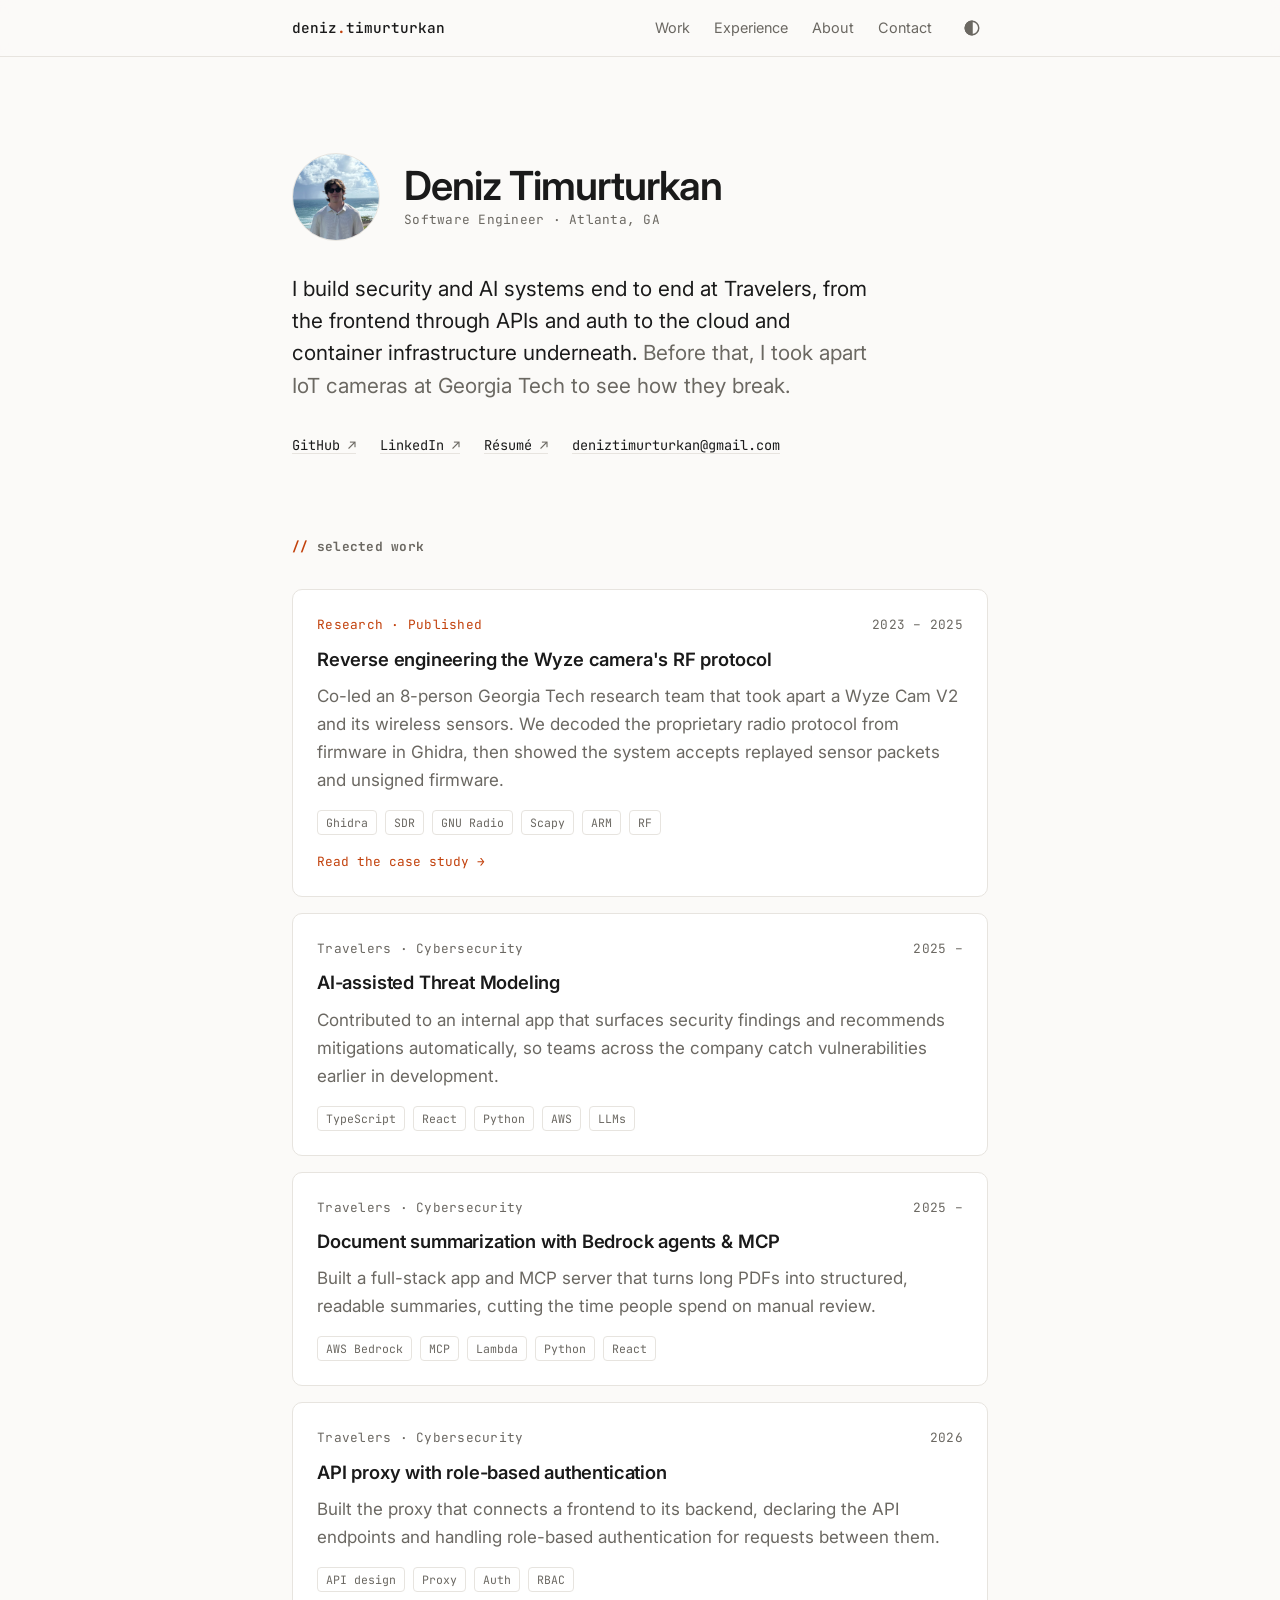
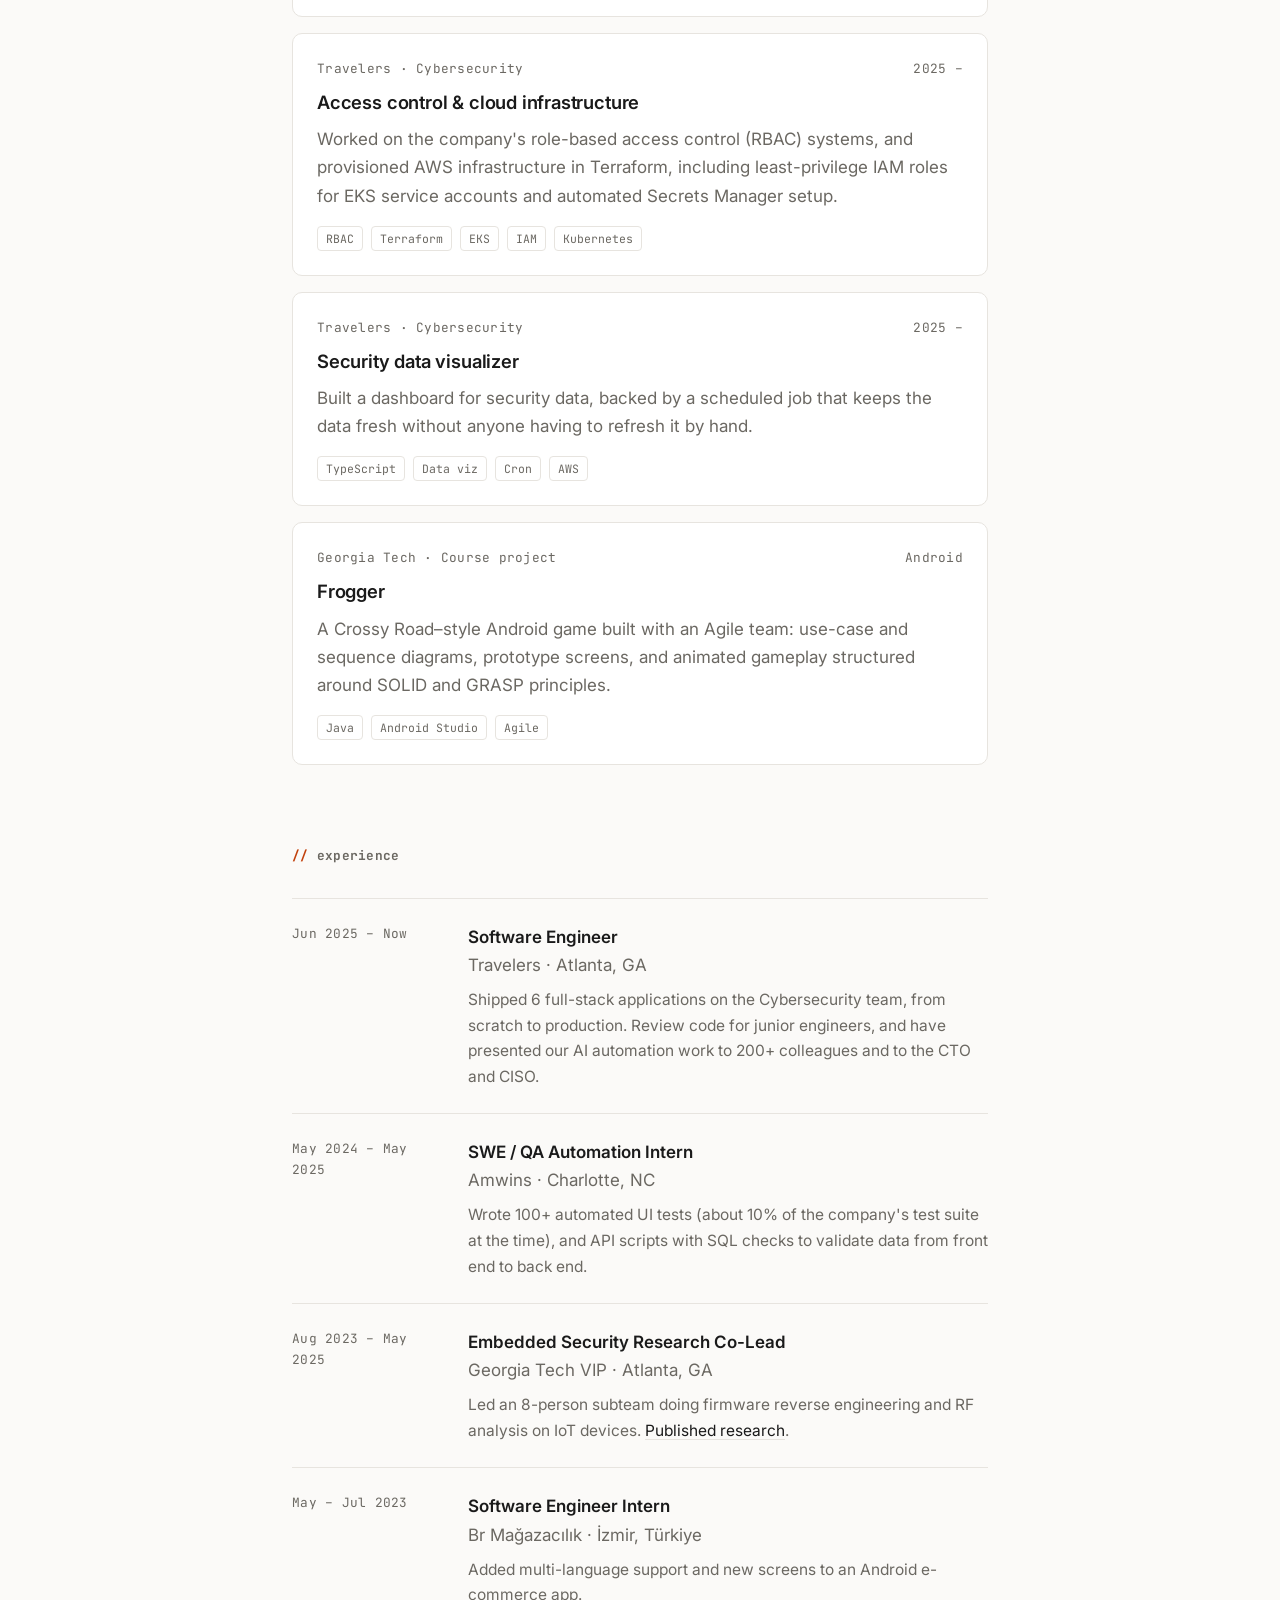
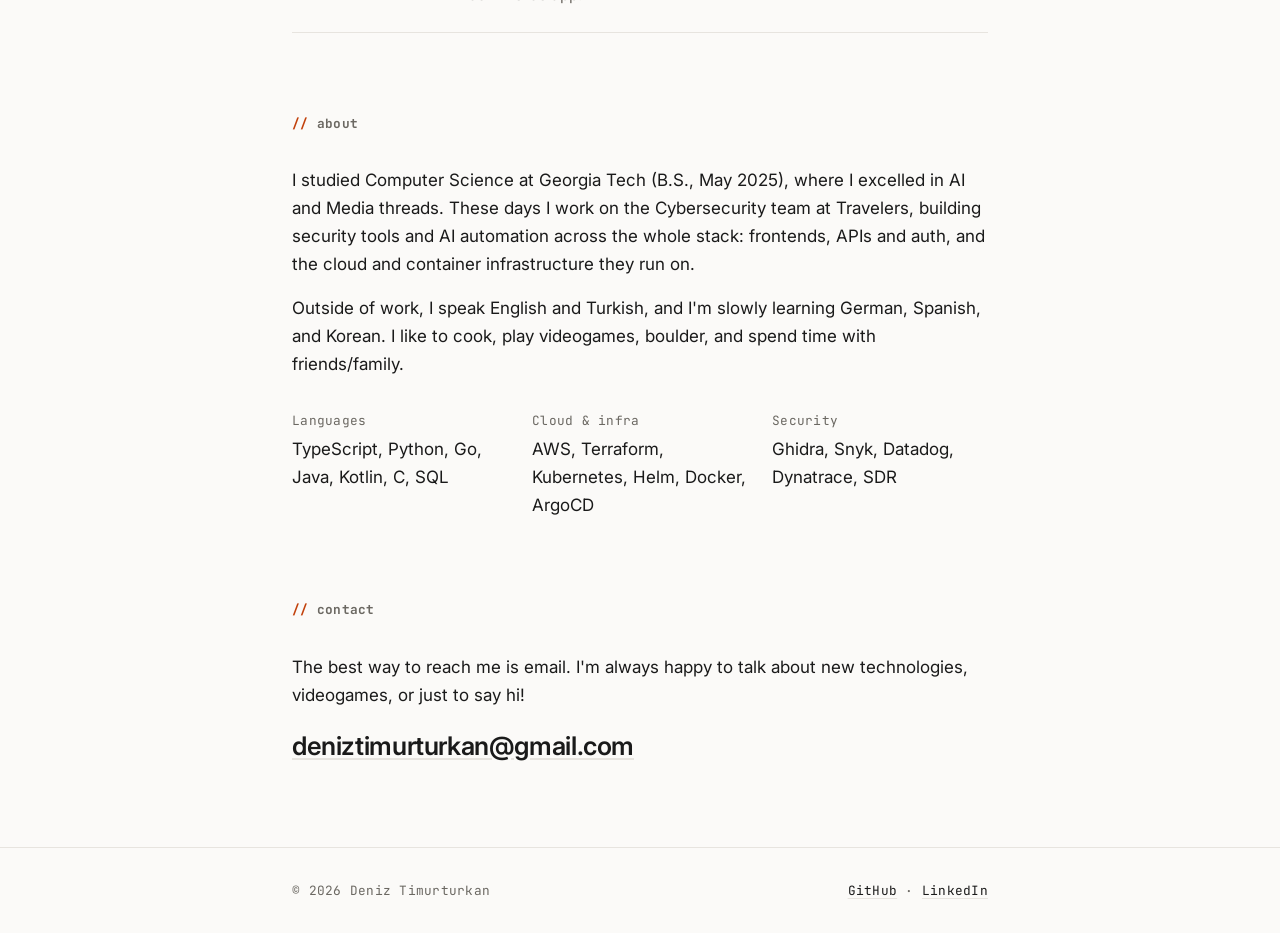
==== index.html @ 6fe90f5e "init push" ====
<!DOCTYPE html>
<html lang="en">
<head>
  <meta charset="UTF-8">
  <meta name="viewport" content="width=device-width, initial-scale=1.0">
  <title>Deniz Timurturkan — Software Engineer</title>
  <meta name="description" content="Deniz Timurturkan — software engineer building security and AI systems end to end, from frontend and APIs to cloud infrastructure. Georgia Tech CS, embedded security research.">
  <meta property="og:title"       content="Deniz Timurturkan — Software Engineer">
  <meta property="og:description" content="Software engineer building security and AI systems end to end, from frontend and APIs to cloud infrastructure.">
  <meta property="og:type"        content="website">
  <link rel="icon" href="data:image/svg+xml,<svg xmlns='http://www.w3.org/2000/svg' viewBox='0 0 32 32'><rect width='32' height='32' rx='6' fill='%23c2410c'/><text x='16' y='22' font-family='monospace' font-size='16' font-weight='700' fill='white' text-anchor='middle'>dt</text></svg>">

  <!-- Apply saved theme before paint to avoid a flash -->
  <script>try { const t = localStorage.getItem('theme'); if (t) document.documentElement.dataset.theme = t; } catch (e) {}</script>

  <link rel="preconnect" href="https://fonts.googleapis.com">
  <link rel="preconnect" href="https://fonts.gstatic.com" crossorigin>
  <link href="https://fonts.googleapis.com/css2?family=Inter:wght@400;500;600&family=JetBrains+Mono:wght@400;500&display=swap" rel="stylesheet">

  <link rel="stylesheet" href="assets/css/reset.css">
  <link rel="stylesheet" href="assets/css/variables.css">
  <link rel="stylesheet" href="assets/css/global.css">
  <link rel="stylesheet" href="assets/css/home.css">
</head>
<body>

  <header class="site-header">
    <div class="container">
      <a href="./" class="site-name">deniz<span>.</span>timurturkan</a>
      <nav class="site-nav" aria-label="Main navigation">
        <a href="#work" class="nav-section">Work</a>
        <a href="#experience" class="nav-section">Experience</a>
        <a href="#about" class="nav-section">About</a>
        <a href="#contact">Contact</a>
        <button class="theme-toggle" aria-label="Toggle dark mode">
          <svg viewBox="0 0 24 24" fill="none" stroke="currentColor" stroke-width="2" aria-hidden="true"><circle cx="12" cy="12" r="9"/><path d="M12 3a9 9 0 0 0 0 18z" fill="currentColor"/></svg>
        </button>
      </nav>
    </div>
  </header>

  <main class="container">

    <!-- Hero -->
    <section class="hero" aria-label="Introduction">
      <div class="hero-top">
        <img src="assets/images/headshot.jpg" alt="Deniz Timurturkan" class="headshot">
        <div>
          <h1 class="hero-name">Deniz Timurturkan</h1>
          <p class="label">Software Engineer · Atlanta, GA</p>
        </div>
      </div>
      <p class="hero-tagline">
        I build security and AI systems end to end at Travelers, from the frontend through APIs and auth to the cloud and container infrastructure underneath.
        <em>Before that, I took apart IoT cameras at Georgia Tech to see how they break.</em>
      </p>
      <div class="hero-links">
        <a href="https://github.com/deniztimurturkan" class="link" target="_blank" rel="noopener noreferrer">GitHub</a>
        <a href="https://www.linkedin.com/in/deniztimurturkan/" class="link" target="_blank" rel="noopener noreferrer">LinkedIn</a>
        <a href="assets/Deniz_Timurturkan_Resume.pdf" class="link" target="_blank" rel="noopener">Résumé</a>
        <a href="mailto:deniztimurturkan@gmail.com" class="link">deniztimurturkan@gmail.com</a>
      </div>
    </section>

    <!-- Selected work -->
    <section class="section" id="work" aria-labelledby="work-heading">
      <h2 class="section-heading label" id="work-heading">selected work</h2>

      <div class="work-list">

        <article class="work-item">
          <div class="work-meta">
            <span class="label featured-badge">Research · Published</span>
            <span class="label">2023 – 2025</span>
          </div>
          <h3 class="work-title"><a href="research/wyze-camera/">Reverse engineering the Wyze camera's RF protocol</a></h3>
          <p class="work-desc">Co-led an 8-person Georgia Tech research team that took apart a Wyze Cam V2 and its wireless sensors. We decoded the proprietary radio protocol from firmware in Ghidra, then showed the system accepts replayed sensor packets and unsigned firmware.</p>
          <ul class="tags">
            <li>Ghidra</li><li>SDR</li><li>GNU Radio</li><li>Scapy</li><li>ARM</li><li>RF</li>
          </ul>
          <p class="work-cta">Read the case study →</p>
        </article>

        <article class="work-item">
          <div class="work-meta">
            <span class="label">Travelers · Cybersecurity</span>
            <span class="label">2025 –</span>
          </div>
          <h3 class="work-title">AI-assisted Threat Modeling</h3>
          <p class="work-desc">Contributed to an internal app that surfaces security findings and recommends mitigations automatically, so teams across the company catch vulnerabilities earlier in development.</p>
          <ul class="tags">
            <li>TypeScript</li><li>React</li><li>Python</li><li>AWS</li><li>LLMs</li>
          </ul>
        </article>

        <article class="work-item">
          <div class="work-meta">
            <span class="label">Travelers · Cybersecurity</span>
            <span class="label">2025 –</span>
          </div>
          <h3 class="work-title">Document summarization with Bedrock agents &amp; MCP</h3>
          <p class="work-desc">Built a full-stack app and MCP server that turns long PDFs into structured, readable summaries, cutting the time people spend on manual review.</p>
          <ul class="tags">
            <li>AWS Bedrock</li><li>MCP</li><li>Lambda</li><li>Python</li><li>React</li>
          </ul>
        </article>

        <article class="work-item">
          <div class="work-meta">
            <span class="label">Travelers · Cybersecurity</span>
            <span class="label">2026</span>
          </div>
          <h3 class="work-title">API proxy with role-based authentication</h3>
          <p class="work-desc">Built the proxy that connects a frontend to its backend, declaring the API endpoints and handling role-based authentication for requests between them.</p>
          <ul class="tags">
            <li>API design</li><li>Proxy</li><li>Auth</li><li>RBAC</li>
          </ul>
        </article>

        <article class="work-item">
          <div class="work-meta">
            <span class="label">Travelers · Cybersecurity</span>
            <span class="label">2025 –</span>
          </div>
          <h3 class="work-title">Access control &amp; cloud infrastructure</h3>
          <p class="work-desc">Worked on the company's role-based access control (RBAC) systems, and provisioned AWS infrastructure in Terraform, including least-privilege IAM roles for EKS service accounts and automated Secrets Manager setup.</p>
          <ul class="tags">
            <li>RBAC</li><li>Terraform</li><li>EKS</li><li>IAM</li><li>Kubernetes</li>
          </ul>
        </article>

        <article class="work-item">
          <div class="work-meta">
            <span class="label">Travelers · Cybersecurity</span>
            <span class="label">2025 –</span>
          </div>
          <h3 class="work-title">Security data visualizer</h3>
          <p class="work-desc">Built a dashboard for security data, backed by a scheduled job that keeps the data fresh without anyone having to refresh it by hand.</p>
          <ul class="tags">
            <li>TypeScript</li><li>Data viz</li><li>Cron</li><li>AWS</li>
          </ul>
        </article>

        <article class="work-item">
          <div class="work-meta">
            <span class="label">Georgia Tech · Course project</span>
            <span class="label">Android</span>
          </div>
          <h3 class="work-title">Frogger</h3>
          <p class="work-desc">A Crossy Road–style Android game built with an Agile team: use-case and sequence diagrams, prototype screens, and animated gameplay structured around SOLID and GRASP principles.</p>
          <ul class="tags">
            <li>Java</li><li>Android Studio</li><li>Agile</li>
          </ul>
        </article>

        <!-- Template for a new project — copy, fill in, and add a link on the title if there is a repo or page.
        <article class="work-item">
          <div class="work-meta">
            <span class="label">Personal project</span>
            <span class="label">2026</span>
          </div>
          <h3 class="work-title"><a href="https://github.com/deniztimurturkan/REPO" target="_blank" rel="noopener noreferrer">Project name</a></h3>
          <p class="work-desc">Two or three sentences: the problem, what you built, and what happened.</p>
          <ul class="tags">
            <li>Tech</li><li>Tech</li>
          </ul>
        </article>
        -->

      </div>
    </section>

    <!-- Experience -->
    <section class="section" id="experience" aria-labelledby="experience-heading">
      <h2 class="section-heading label" id="experience-heading">experience</h2>

      <ol class="timeline">
        <li class="timeline-item">
          <span class="label">Jun 2025 – Now</span>
          <div>
            <p class="timeline-role">Software Engineer</p>
            <p class="timeline-org">Travelers · Atlanta, GA</p>
            <p class="timeline-desc">Shipped 6 full-stack applications on the Cybersecurity team, from scratch to production. Review code for junior engineers, and have presented our AI automation work to 200+ colleagues and to the CTO and CISO.</p>
          </div>
        </li>
        <li class="timeline-item">
          <span class="label">May 2024 – May 2025</span>
          <div>
            <p class="timeline-role">SWE / QA Automation Intern</p>
            <p class="timeline-org">Amwins · Charlotte, NC</p>
            <p class="timeline-desc">Wrote 100+ automated UI tests (about 10% of the company's test suite at the time), and API scripts with SQL checks to validate data from front end to back end.</p>
          </div>
        </li>
        <li class="timeline-item">
          <span class="label">Aug 2023 – May 2025</span>
          <div>
            <p class="timeline-role">Embedded Security Research Co-Lead</p>
            <p class="timeline-org">Georgia Tech VIP · Atlanta, GA</p>
            <p class="timeline-desc">Led an 8-person subteam doing firmware reverse engineering and RF analysis on IoT devices. <a href="research/wyze-camera/" class="link">Published research</a>.</p>
          </div>
        </li>
        <li class="timeline-item">
          <span class="label">May – Jul 2023</span>
          <div>
            <p class="timeline-role">Software Engineer Intern</p>
            <p class="timeline-org">Br Mağazacılık · İzmir, Türkiye</p>
            <p class="timeline-desc">Added multi-language support and new screens to an Android e-commerce app.</p>
          </div>
        </li>
      </ol>
    </section>

    <!-- About -->
    <section class="section" id="about" aria-labelledby="about-heading">
      <h2 class="section-heading label" id="about-heading">about</h2>

      <div class="about-text">
        <p>I studied Computer Science at Georgia Tech (B.S., May 2025), where I excelled in AI and Media threads. These days I work on the Cybersecurity team at Travelers, building security tools and AI automation across the whole stack: frontends, APIs and auth, and the cloud and container infrastructure they run on.</p>
        <p>Outside of work, I speak English and Turkish, and I'm slowly learning German, Spanish, and Korean. I like to cook, play videogames, boulder, and spend time with friends/family.</p>
      </div>

      <dl class="about-facts">
        <div>
          <dt class="label">Languages</dt>
          <dd>TypeScript, Python, Go, Java, Kotlin, C, SQL</dd>
        </div>
        <div>
          <dt class="label">Cloud &amp; infra</dt>
          <dd>AWS, Terraform, Kubernetes, Helm, Docker, ArgoCD</dd>
        </div>
        <div>
          <dt class="label">Security</dt>
          <dd>Ghidra, Snyk, Datadog, Dynatrace, SDR</dd>
        </div>
      </dl>
    </section>

    <!-- Contact -->
    <section class="section" id="contact" aria-labelledby="contact-heading">
      <h2 class="section-heading label" id="contact-heading">contact</h2>
      <p>The best way to reach me is email. I'm always happy to talk about new technologies, videogames, or just to say hi!</p>
      <a href="mailto:deniztimurturkan@gmail.com" class="contact-email link">deniztimurturkan@gmail.com</a>
    </section>

  </main>

  <footer class="site-footer">
    <div class="container">
      <p class="label">&copy; 2026 Deniz Timurturkan</p>
      <p class="label">
        <a href="https://github.com/deniztimurturkan" class="link" target="_blank" rel="noopener noreferrer">GitHub</a> ·
        <a href="https://www.linkedin.com/in/deniztimurturkan/" class="link" target="_blank" rel="noopener noreferrer">LinkedIn</a>
      </p>
    </div>
  </footer>

  <script src="assets/js/theme.js"></script>
</body>
</html>
---- assets/css/variables.css ----
:root {
  /* ── Colors (light) ── */
  --color-bg:         #fbfaf8;
  --color-surface:    #ffffff;
  --color-text:       #1a1a1a;
  --color-text-muted: #6b6862;
  --color-border:     #e7e4df;
  --color-accent:     #c2410c;   /* signal orange */
  --color-accent-soft: rgba(194, 65, 12, 0.08);

  /* ── Typography ── */
  --font-body: 'Inter', 'Helvetica Neue', Arial, sans-serif;
  --font-mono: 'JetBrains Mono', ui-monospace, 'SF Mono', Menlo, monospace;

  /* ── Spacing scale ── */
  --space-xs:  0.25rem;   /*  4px */
  --space-sm:  0.5rem;    /*  8px */
  --space-md:  1rem;      /* 16px */
  --space-lg:  1.5rem;    /* 24px */
  --space-xl:  2rem;      /* 32px */
  --space-2xl: 3rem;      /* 48px */
  --space-3xl: 5rem;      /* 80px */

  /* ── Layout ── */
  --max-width: 760px;
  --gutter:    clamp(1rem, 5vw, 2rem);

  /* ── Transitions ── */
  --transition-fast: 150ms ease;
  --transition-base: 250ms ease;

  /* ── Radii ── */
  --radius-sm: 4px;
  --radius-md: 10px;
}

/* ── Colors (dark) — follows the OS unless the toggle forces light ── */
@media (prefers-color-scheme: dark) {
  :root:not([data-theme="light"]) {
    --color-bg:          #111110;
    --color-surface:     #191918;
    --color-text:        #ecebe8;
    --color-text-muted:  #9a968f;
    --color-border:      #2a2927;
    --color-accent:      #fb8a4c;
    --color-accent-soft: rgba(251, 138, 76, 0.1);
  }
}

:root[data-theme="dark"] {
  --color-bg:          #111110;
  --color-surface:     #191918;
  --color-text:        #ecebe8;
  --color-text-muted:  #9a968f;
  --color-border:      #2a2927;
  --color-accent:      #fb8a4c;
  --color-accent-soft: rgba(251, 138, 76, 0.1);
}
---- assets/css/global.css ----
/* ━━━━━━━━━━━━━━━━━━━━━━━━━━━━━━━━━━━━
   BASE
━━━━━━━━━━━━━━━━━━━━━━━━━━━━━━━━━━━━ */
body {
  background: var(--color-bg);
  color: var(--color-text);
  font-family: var(--font-body);
  font-size: 1.0625rem;
  line-height: 1.65;
  transition: background-color var(--transition-base), color var(--transition-base);
}

.container {
  max-width: var(--max-width);
  margin-inline: auto;
  padding-inline: var(--gutter);
}

a.link {
  color: var(--color-text);
  text-decoration: underline;
  text-decoration-color: var(--color-border);
  text-underline-offset: 3px;
  transition: text-decoration-color var(--transition-fast), color var(--transition-fast);
}
a.link:hover { color: var(--color-accent); text-decoration-color: var(--color-accent); }

:focus-visible {
  outline: 2px solid var(--color-accent);
  outline-offset: 3px;
  border-radius: var(--radius-sm);
}

/* Mono label used for section headings, dates and tags */
.label {
  font-family: var(--font-mono);
  font-size: 0.8rem;
  letter-spacing: 0.02em;
  color: var(--color-text-muted);
}

/* ━━━━━━━━━━━━━━━━━━━━━━━━━━━━━━━━━━━━
   HEADER
━━━━━━━━━━━━━━━━━━━━━━━━━━━━━━━━━━━━ */
.site-header {
  position: sticky;
  top: 0;
  z-index: 10;
  background: color-mix(in srgb, var(--color-bg) 85%, transparent);
  backdrop-filter: blur(8px);
  -webkit-backdrop-filter: blur(8px);
  border-bottom: 1px solid var(--color-border);
}

.site-header .container {
  display: flex;
  align-items: center;
  justify-content: space-between;
  gap: var(--space-md);
  height: 56px;
}

.site-name {
  font-family: var(--font-mono);
  font-size: 0.9rem;
  font-weight: 500;
}
.site-name span { color: var(--color-accent); }

.site-nav {
  display: flex;
  align-items: center;
  gap: var(--space-lg);
  font-size: 0.9rem;
}
.site-nav a { color: var(--color-text-muted); transition: color var(--transition-fast); }
.site-nav a:hover { color: var(--color-text); }

.theme-toggle {
  color: var(--color-text-muted);
  width: 32px;
  height: 32px;
  display: grid;
  place-items: center;
  border-radius: var(--radius-sm);
  transition: color var(--transition-fast), background-color var(--transition-fast);
}
.theme-toggle:hover { color: var(--color-text); background: var(--color-accent-soft); }
.theme-toggle svg { width: 18px; height: 18px; }

@media (max-width: 600px) {
  .site-nav .nav-section { display: none; }
}

/* ━━━━━━━━━━━━━━━━━━━━━━━━━━━━━━━━━━━━
   SECTIONS
━━━━━━━━━━━━━━━━━━━━━━━━━━━━━━━━━━━━ */
.section {
  padding-block: var(--space-3xl) 0;
  scroll-margin-top: 56px;
}

.section-heading {
  display: block;
  margin-bottom: var(--space-xl);
}
.section-heading::before { content: '// '; color: var(--color-accent); }

/* ━━━━━━━━━━━━━━━━━━━━━━━━━━━━━━━━━━━━
   TAGS
━━━━━━━━━━━━━━━━━━━━━━━━━━━━━━━━━━━━ */
.tags {
  display: flex;
  flex-wrap: wrap;
  gap: var(--space-sm);
}
.tags li {
  font-family: var(--font-mono);
  font-size: 0.72rem;
  color: var(--color-text-muted);
  border: 1px solid var(--color-border);
  border-radius: var(--radius-sm);
  padding: 2px 8px;
}

/* ━━━━━━━━━━━━━━━━━━━━━━━━━━━━━━━━━━━━
   FOOTER
━━━━━━━━━━━━━━━━━━━━━━━━━━━━━━━━━━━━ */
.site-footer {
  margin-top: var(--space-3xl);
  padding-block: var(--space-xl);
  border-top: 1px solid var(--color-border);
}
.site-footer .container {
  display: flex;
  flex-wrap: wrap;
  justify-content: space-between;
  gap: var(--space-md);
}
---- assets/css/home.css ----
/* ━━━━━━━━━━━━━━━━━━━━━━━━━━━━━━━━━━━━
   HERO
━━━━━━━━━━━━━━━━━━━━━━━━━━━━━━━━━━━━ */
.hero {
  padding-block: clamp(3.5rem, 10vw, 6rem) 0;
}

.hero-top {
  display: flex;
  align-items: center;
  gap: var(--space-lg);
  margin-bottom: var(--space-xl);
}

.headshot {
  width: 88px;
  height: 88px;
  flex-shrink: 0;
  border-radius: 50%;
  object-fit: cover;
  border: 1px solid var(--color-border);
}

.hero-name {
  font-size: clamp(1.9rem, 5vw, 2.5rem);
  font-weight: 600;
  letter-spacing: -0.025em;
  line-height: 1.15;
}

.hero-tagline {
  font-size: clamp(1.15rem, 2.5vw, 1.3rem);
  line-height: 1.55;
  max-width: 36rem;
}
.hero-tagline em { font-style: normal; color: var(--color-text-muted); }

.hero-links {
  display: flex;
  flex-wrap: wrap;
  gap: var(--space-md) var(--space-lg);
  margin-top: var(--space-xl);
  font-family: var(--font-mono);
  font-size: 0.85rem;
}
.hero-links a::after { content: ' ↗'; color: var(--color-text-muted); }
.hero-links a[href^="mailto"]::after { content: ''; }

/* ━━━━━━━━━━━━━━━━━━━━━━━━━━━━━━━━━━━━
   WORK LIST
━━━━━━━━━━━━━━━━━━━━━━━━━━━━━━━━━━━━ */
.work-list {
  display: flex;
  flex-direction: column;
  gap: var(--space-md);
}

.work-item {
  position: relative;
  padding: var(--space-lg);
  background: var(--color-surface);
  border: 1px solid var(--color-border);
  border-radius: var(--radius-md);
  transition: border-color var(--transition-fast);
}
.work-item:has(.work-title a):hover { border-color: var(--color-accent); }

.work-meta {
  display: flex;
  justify-content: space-between;
  flex-wrap: wrap;
  gap: var(--space-sm);
  margin-bottom: var(--space-sm);
}

.work-title {
  font-size: 1.15rem;
  font-weight: 600;
  letter-spacing: -0.01em;
  margin-bottom: var(--space-sm);
}
/* Makes the whole card clickable while keeping one real link */
.work-title a::after { content: ''; position: absolute; inset: 0; }
.work-title a:hover { color: var(--color-accent); }

.work-desc {
  color: var(--color-text-muted);
  margin-bottom: var(--space-md);
}

.work-cta {
  font-family: var(--font-mono);
  font-size: 0.8rem;
  color: var(--color-accent);
  margin-top: var(--space-md);
}

.featured-badge { color: var(--color-accent); }

/* ━━━━━━━━━━━━━━━━━━━━━━━━━━━━━━━━━━━━
   EXPERIENCE
━━━━━━━━━━━━━━━━━━━━━━━━━━━━━━━━━━━━ */
.timeline {
  display: flex;
  flex-direction: column;
}

.timeline-item {
  display: grid;
  grid-template-columns: 9.5rem 1fr;
  gap: var(--space-lg);
  padding-block: var(--space-lg);
  border-top: 1px solid var(--color-border);
}
.timeline-item:last-child { border-bottom: 1px solid var(--color-border); }

.timeline-role { font-weight: 600; }
.timeline-org  { color: var(--color-text-muted); }
.timeline-desc { margin-top: var(--space-sm); color: var(--color-text-muted); font-size: 0.97rem; }

@media (max-width: 600px) {
  .timeline-item { grid-template-columns: 1fr; gap: var(--space-xs); }
}

/* ━━━━━━━━━━━━━━━━━━━━━━━━━━━━━━━━━━━━
   ABOUT
━━━━━━━━━━━━━━━━━━━━━━━━━━━━━━━━━━━━ */
.about-text p + p { margin-top: var(--space-md); }

.about-facts {
  display: grid;
  grid-template-columns: repeat(auto-fit, minmax(200px, 1fr));
  gap: var(--space-lg);
  margin-top: var(--space-xl);
}
.about-facts dt { margin-bottom: var(--space-xs); }

/* ━━━━━━━━━━━━━━━━━━━━━━━━━━━━━━━━━━━━
   CONTACT
━━━━━━━━━━━━━━━━━━━━━━━━━━━━━━━━━━━━ */
.contact-email {
  display: inline-block;
  font-size: clamp(1.2rem, 4vw, 1.6rem);
  font-weight: 600;
  letter-spacing: -0.015em;
  margin-top: var(--space-md);
}
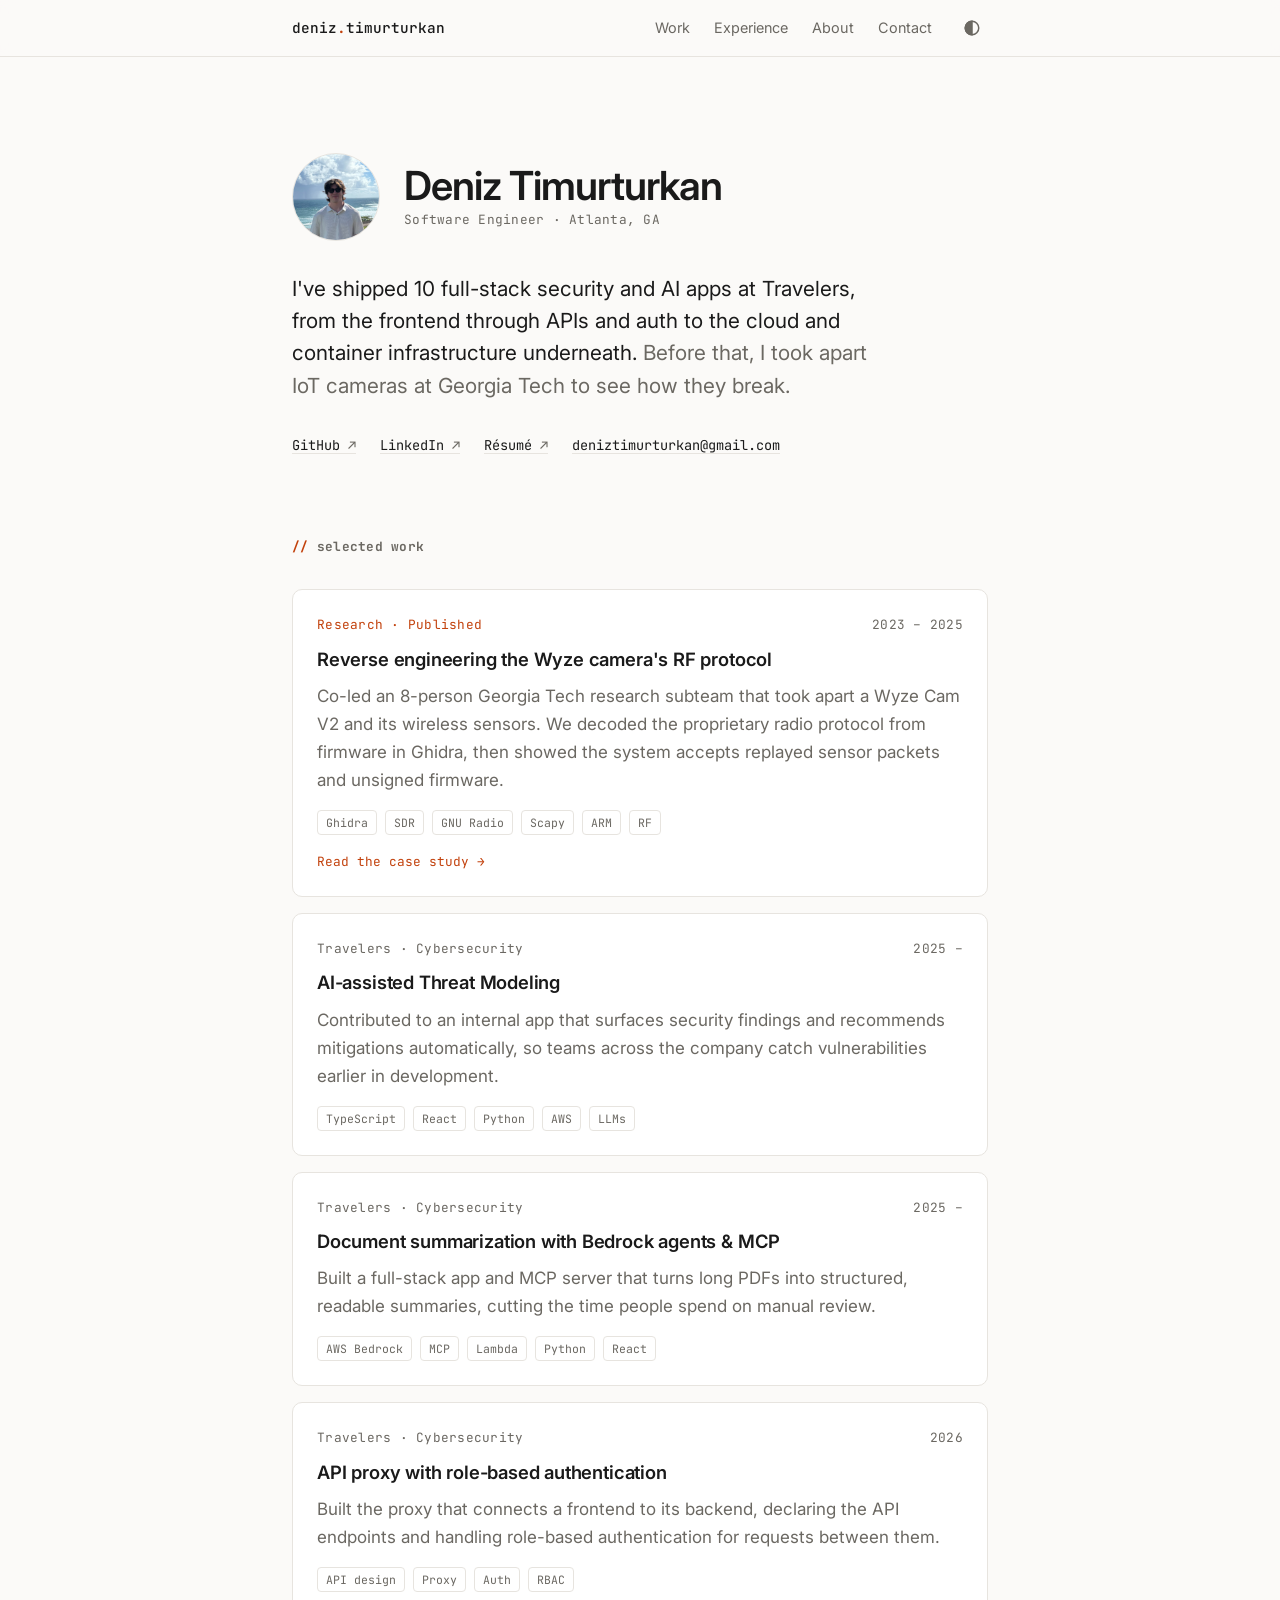
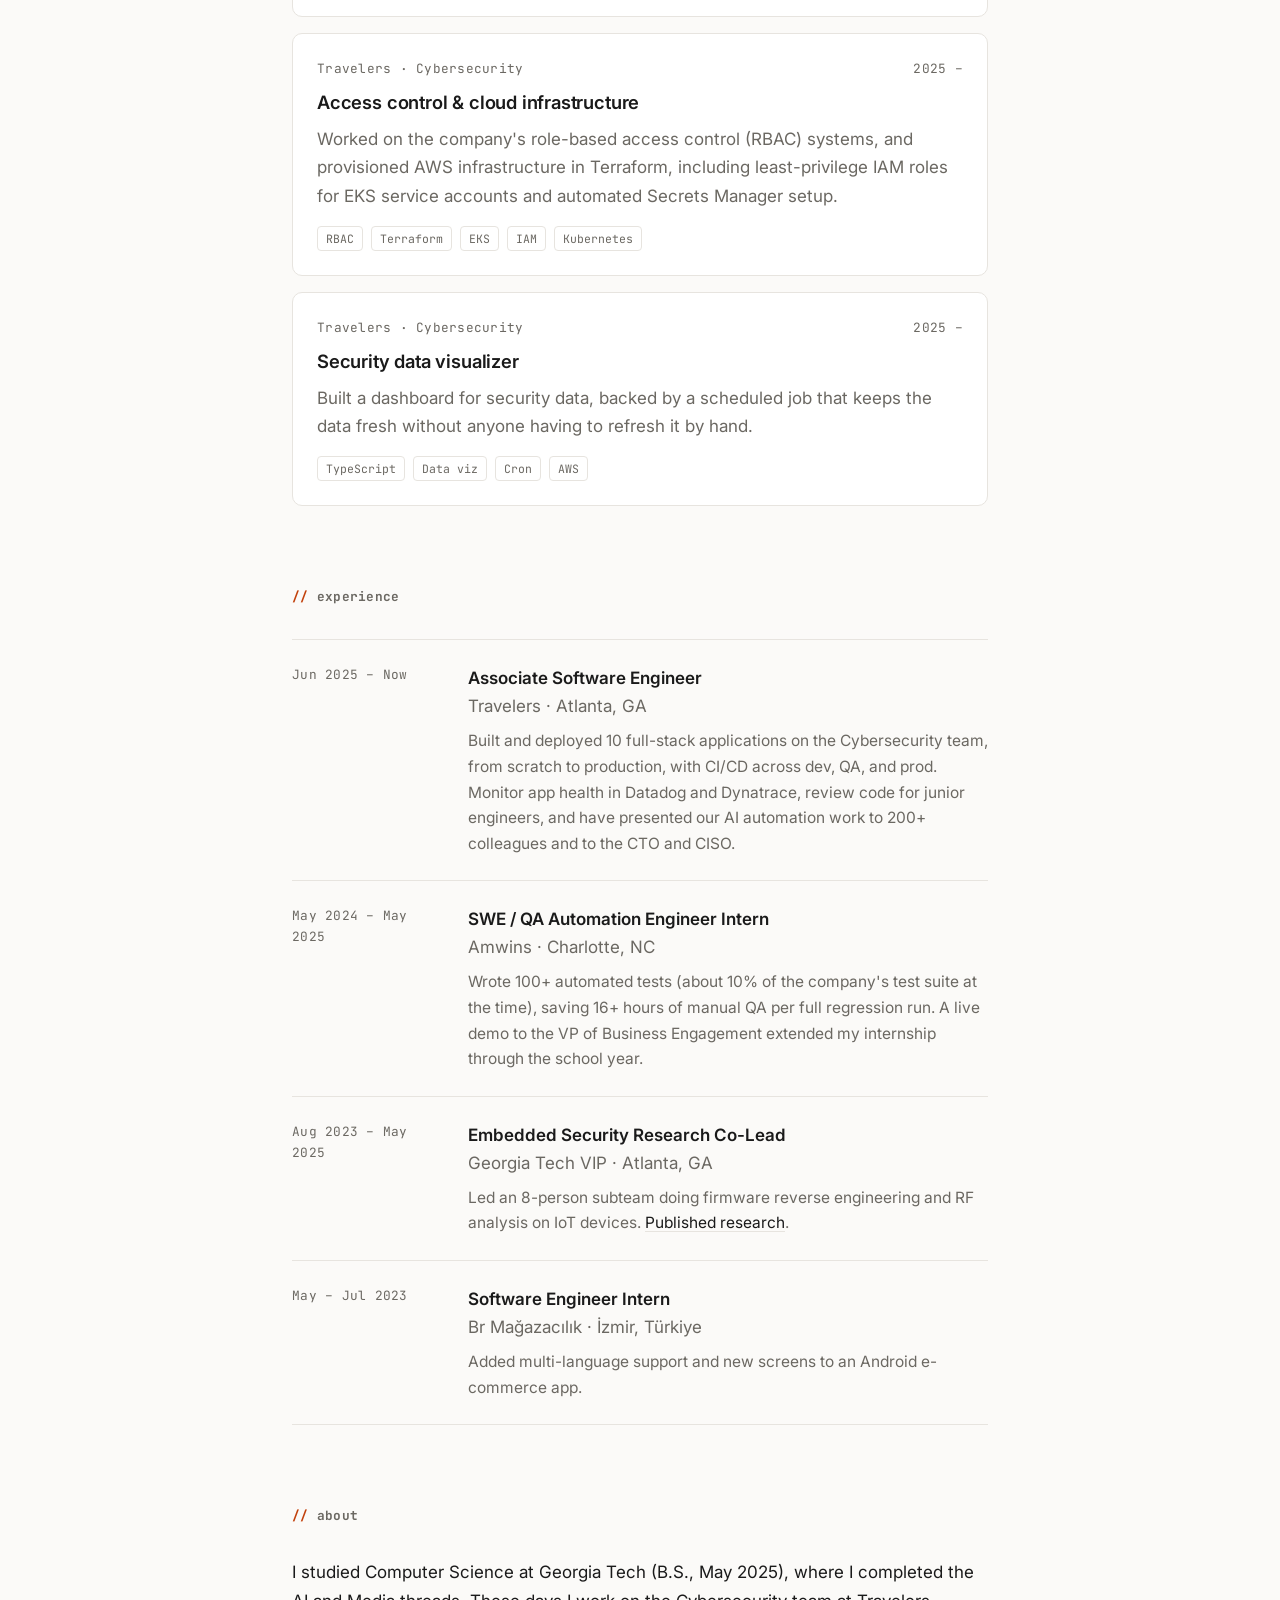
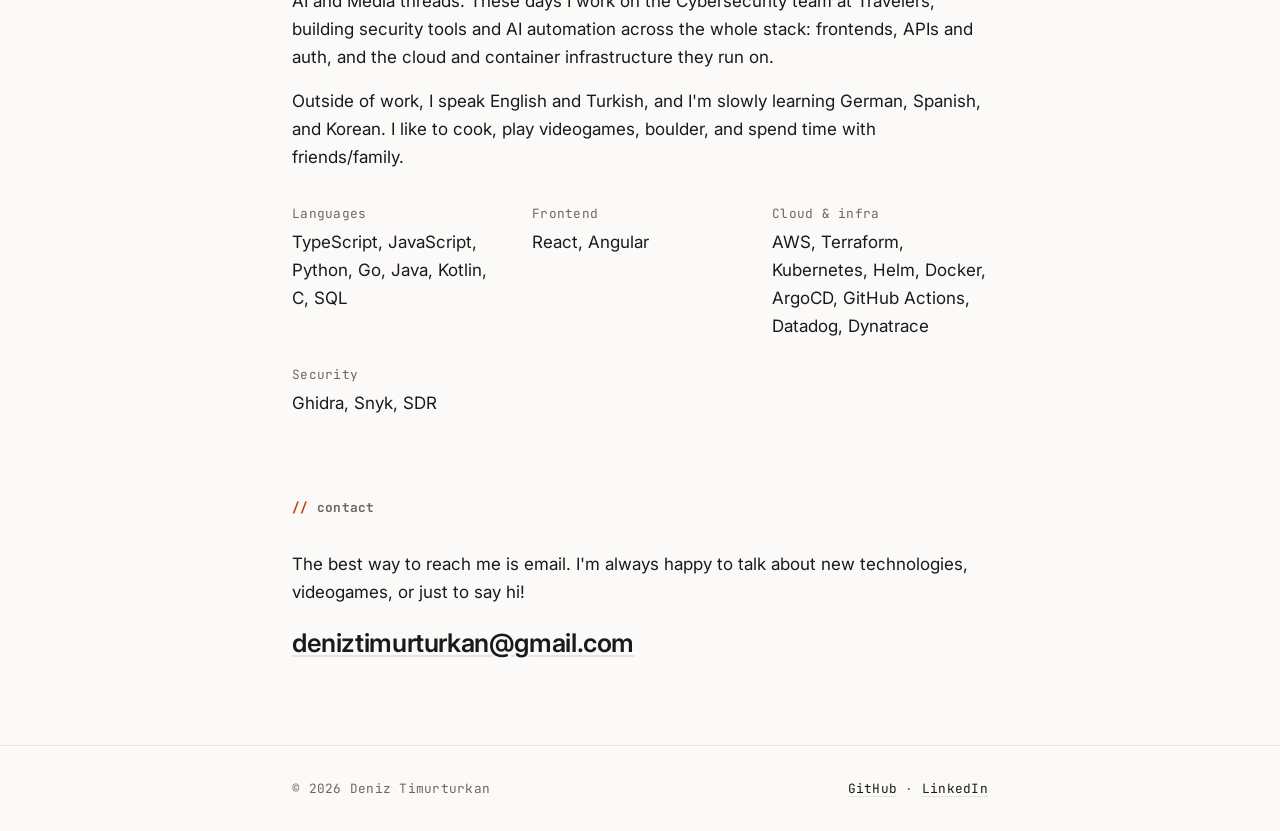
==== commit d2cd1262: "update w new resume" ====
--- a/index.html
+++ b/index.html
@@ -51,7 +51,7 @@
         </div>
       </div>
       <p class="hero-tagline">
-        I build security and AI systems end to end at Travelers, from the frontend through APIs and auth to the cloud and container infrastructure underneath.
+        I've shipped 10 full-stack security and AI apps at Travelers, from the frontend through APIs and auth to the cloud and container infrastructure underneath.
         <em>Before that, I took apart IoT cameras at Georgia Tech to see how they break.</em>
       </p>
       <div class="hero-links">
@@ -74,7 +74,7 @@
             <span class="label">2023 – 2025</span>
           </div>
           <h3 class="work-title"><a href="research/wyze-camera/">Reverse engineering the Wyze camera's RF protocol</a></h3>
-          <p class="work-desc">Co-led an 8-person Georgia Tech research team that took apart a Wyze Cam V2 and its wireless sensors. We decoded the proprietary radio protocol from firmware in Ghidra, then showed the system accepts replayed sensor packets and unsigned firmware.</p>
+          <p class="work-desc">Co-led an 8-person Georgia Tech research subteam that took apart a Wyze Cam V2 and its wireless sensors. We decoded the proprietary radio protocol from firmware in Ghidra, then showed the system accepts replayed sensor packets and unsigned firmware.</p>
           <ul class="tags">
             <li>Ghidra</li><li>SDR</li><li>GNU Radio</li><li>Scapy</li><li>ARM</li><li>RF</li>
           </ul>
@@ -138,18 +138,6 @@
           <p class="work-desc">Built a dashboard for security data, backed by a scheduled job that keeps the data fresh without anyone having to refresh it by hand.</p>
           <ul class="tags">
             <li>TypeScript</li><li>Data viz</li><li>Cron</li><li>AWS</li>
-          </ul>
-        </article>
-
-        <article class="work-item">
-          <div class="work-meta">
-            <span class="label">Georgia Tech · Course project</span>
-            <span class="label">Android</span>
-          </div>
-          <h3 class="work-title">Frogger</h3>
-          <p class="work-desc">A Crossy Road–style Android game built with an Agile team: use-case and sequence diagrams, prototype screens, and animated gameplay structured around SOLID and GRASP principles.</p>
-          <ul class="tags">
-            <li>Java</li><li>Android Studio</li><li>Agile</li>
           </ul>
         </article>
 
@@ -178,17 +166,17 @@
         <li class="timeline-item">
           <span class="label">Jun 2025 – Now</span>
           <div>
-            <p class="timeline-role">Software Engineer</p>
+            <p class="timeline-role">Associate Software Engineer</p>
             <p class="timeline-org">Travelers · Atlanta, GA</p>
-            <p class="timeline-desc">Shipped 6 full-stack applications on the Cybersecurity team, from scratch to production. Review code for junior engineers, and have presented our AI automation work to 200+ colleagues and to the CTO and CISO.</p>
+            <p class="timeline-desc">Built and deployed 10 full-stack applications on the Cybersecurity team, from scratch to production, with CI/CD across dev, QA, and prod. Monitor app health in Datadog and Dynatrace, review code for junior engineers, and have presented our AI automation work to 200+ colleagues and to the CTO and CISO.</p>
           </div>
         </li>
         <li class="timeline-item">
           <span class="label">May 2024 – May 2025</span>
           <div>
-            <p class="timeline-role">SWE / QA Automation Intern</p>
+            <p class="timeline-role">SWE / QA Automation Engineer Intern</p>
             <p class="timeline-org">Amwins · Charlotte, NC</p>
-            <p class="timeline-desc">Wrote 100+ automated UI tests (about 10% of the company's test suite at the time), and API scripts with SQL checks to validate data from front end to back end.</p>
+            <p class="timeline-desc">Wrote 100+ automated tests (about 10% of the company's test suite at the time), saving 16+ hours of manual QA per full regression run. A live demo to the VP of Business Engagement extended my internship through the school year.</p>
           </div>
         </li>
         <li class="timeline-item">
@@ -215,22 +203,26 @@
       <h2 class="section-heading label" id="about-heading">about</h2>
 
       <div class="about-text">
-        <p>I studied Computer Science at Georgia Tech (B.S., May 2025), where I excelled in AI and Media threads. These days I work on the Cybersecurity team at Travelers, building security tools and AI automation across the whole stack: frontends, APIs and auth, and the cloud and container infrastructure they run on.</p>
+        <p>I studied Computer Science at Georgia Tech (B.S., May 2025), where I completed the AI and Media threads. These days I work on the Cybersecurity team at Travelers, building security tools and AI automation across the whole stack: frontends, APIs and auth, and the cloud and container infrastructure they run on.</p>
         <p>Outside of work, I speak English and Turkish, and I'm slowly learning German, Spanish, and Korean. I like to cook, play videogames, boulder, and spend time with friends/family.</p>
       </div>
 
       <dl class="about-facts">
         <div>
           <dt class="label">Languages</dt>
-          <dd>TypeScript, Python, Go, Java, Kotlin, C, SQL</dd>
+          <dd>TypeScript, JavaScript, Python, Go, Java, Kotlin, C, SQL</dd>
+        </div>
+        <div>
+          <dt class="label">Frontend</dt>
+          <dd>React, Angular</dd>
         </div>
         <div>
           <dt class="label">Cloud &amp; infra</dt>
-          <dd>AWS, Terraform, Kubernetes, Helm, Docker, ArgoCD</dd>
+          <dd>AWS, Terraform, Kubernetes, Helm, Docker, ArgoCD, GitHub Actions, Datadog, Dynatrace</dd>
         </div>
         <div>
           <dt class="label">Security</dt>
-          <dd>Ghidra, Snyk, Datadog, Dynatrace, SDR</dd>
+          <dd>Ghidra, Snyk, SDR</dd>
         </div>
       </dl>
     </section>
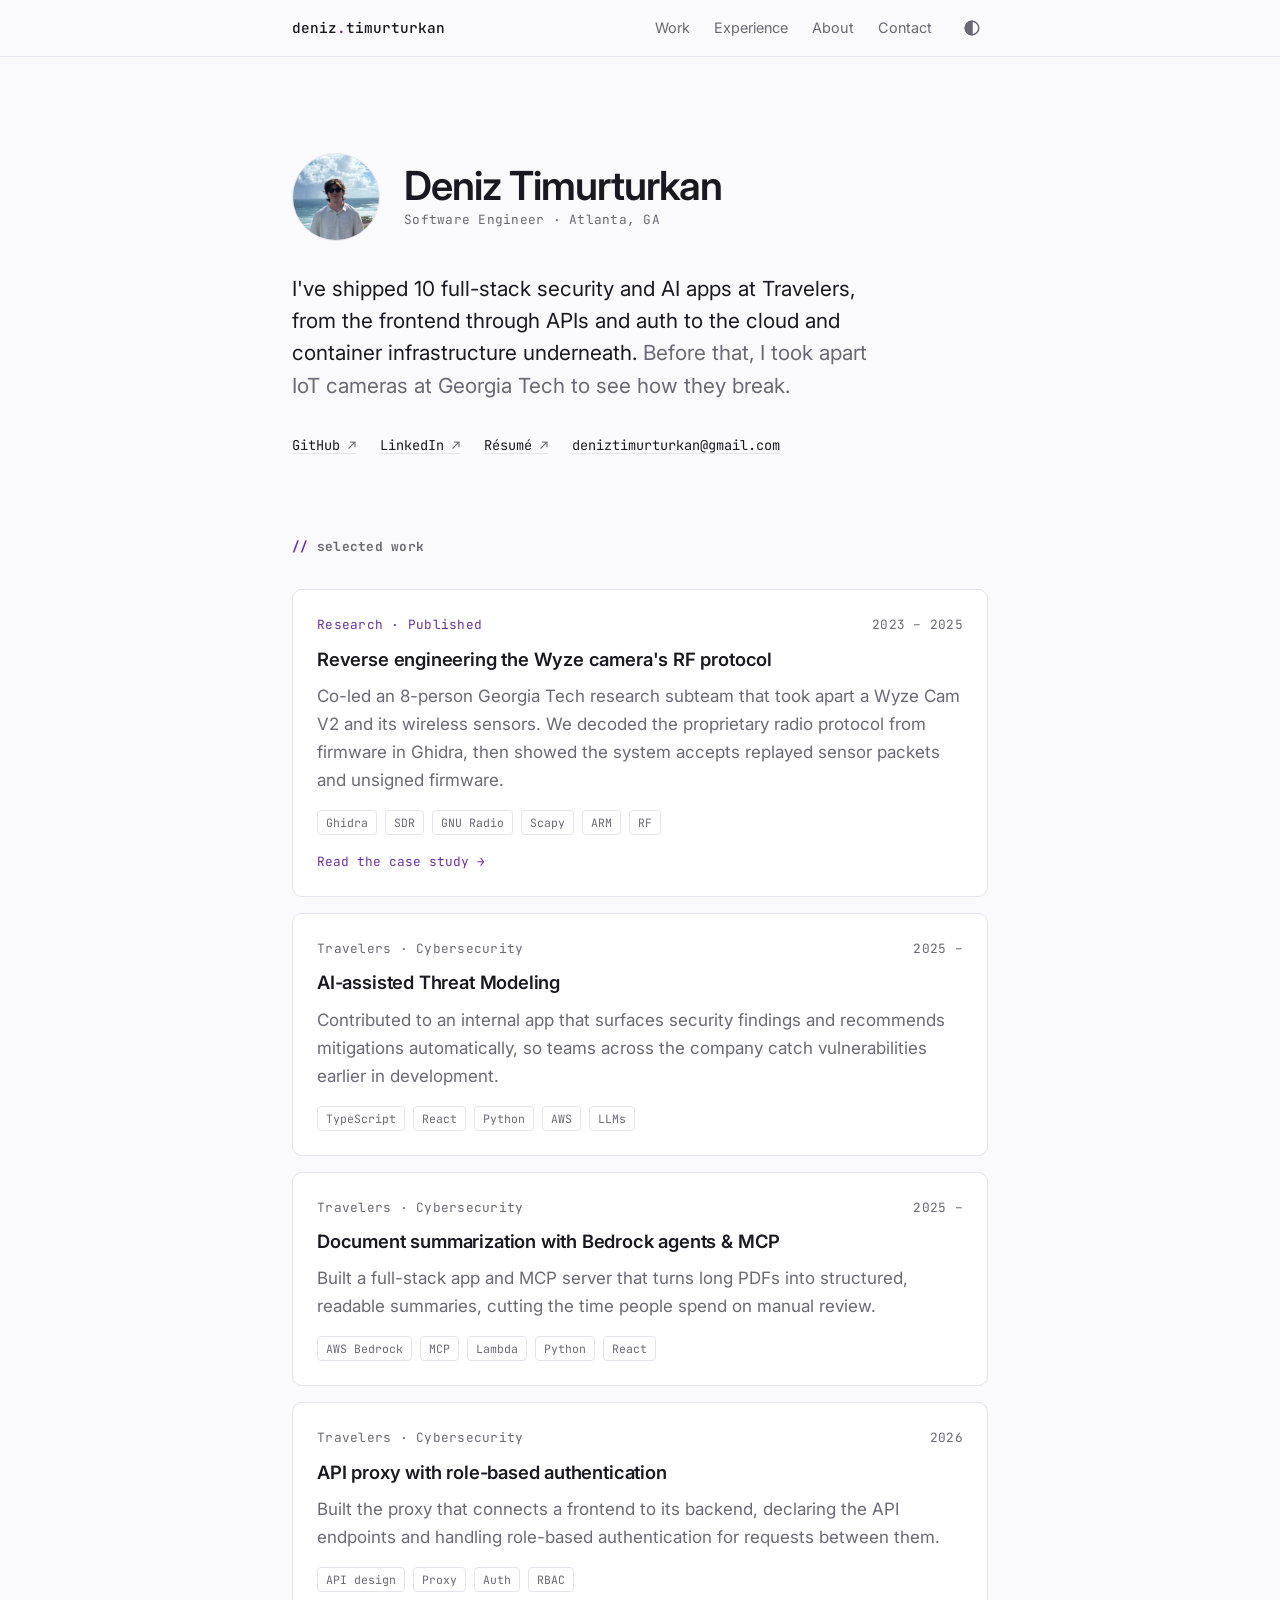
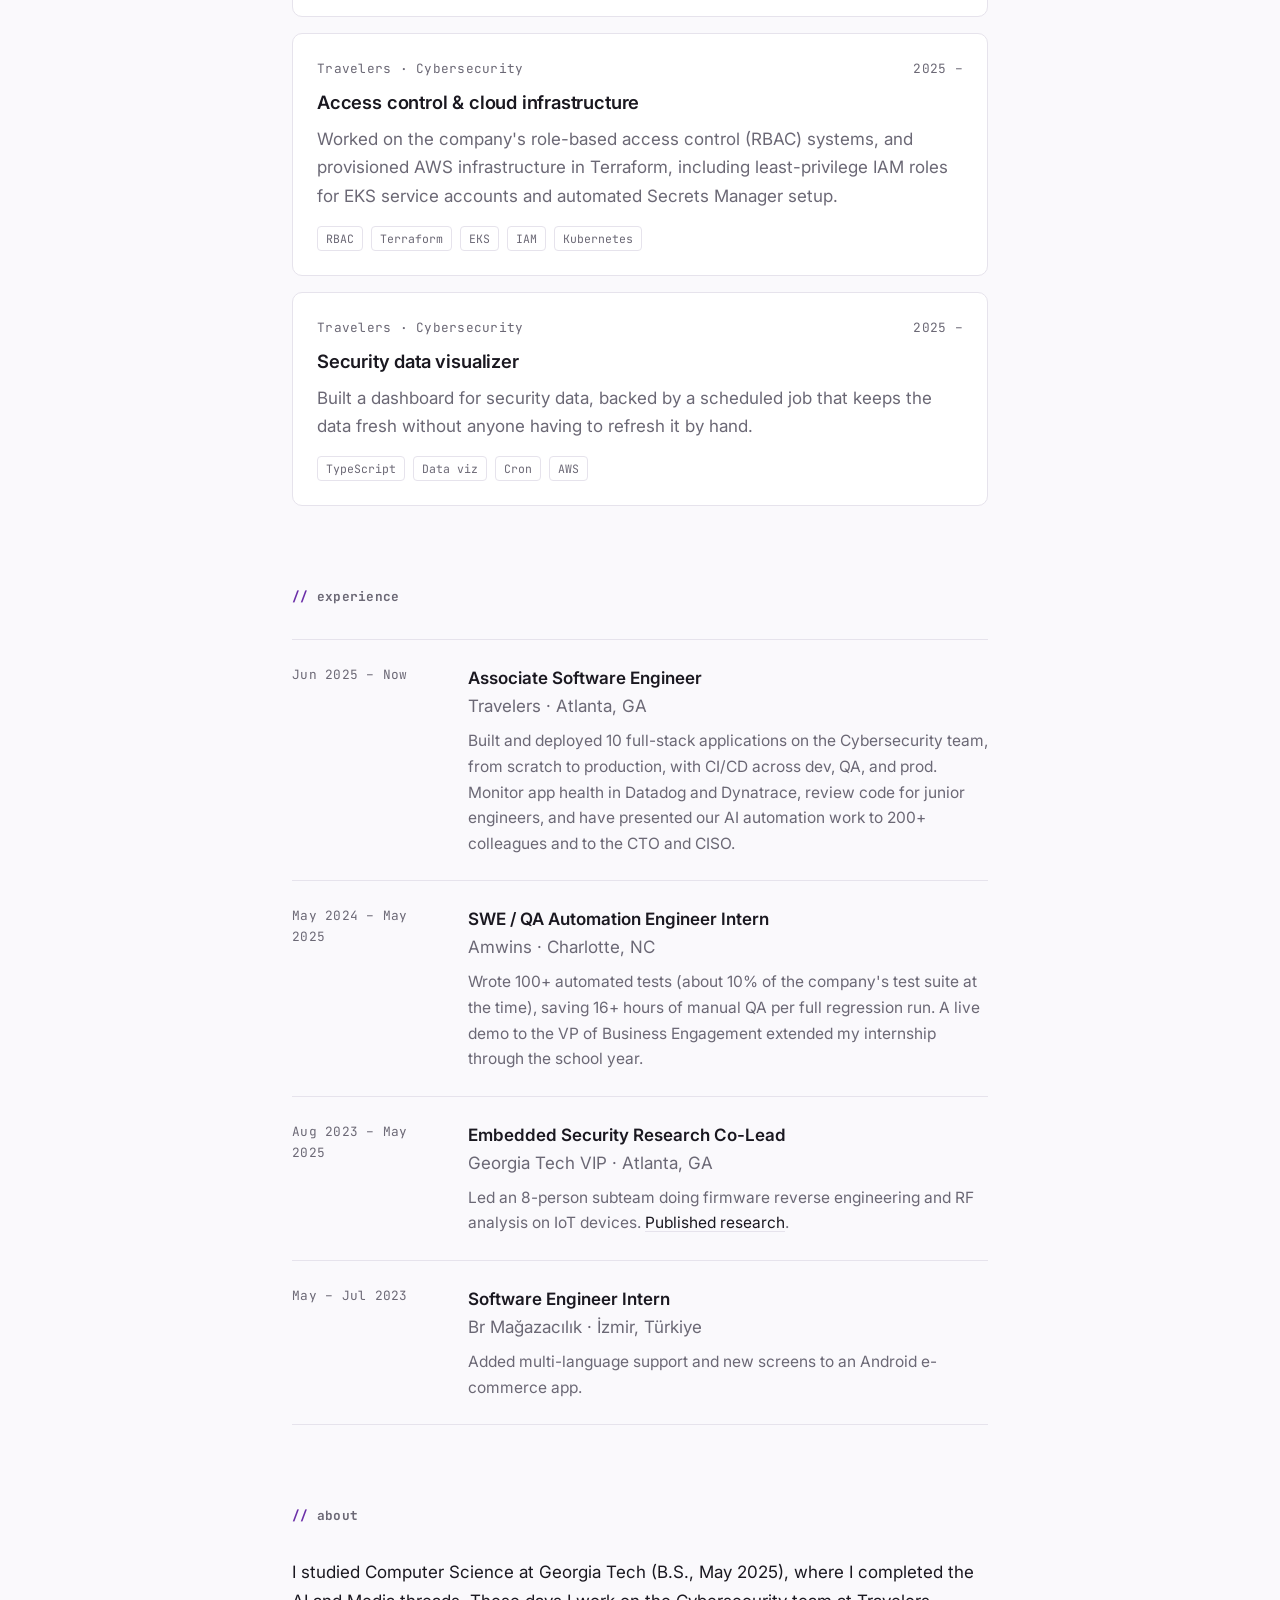
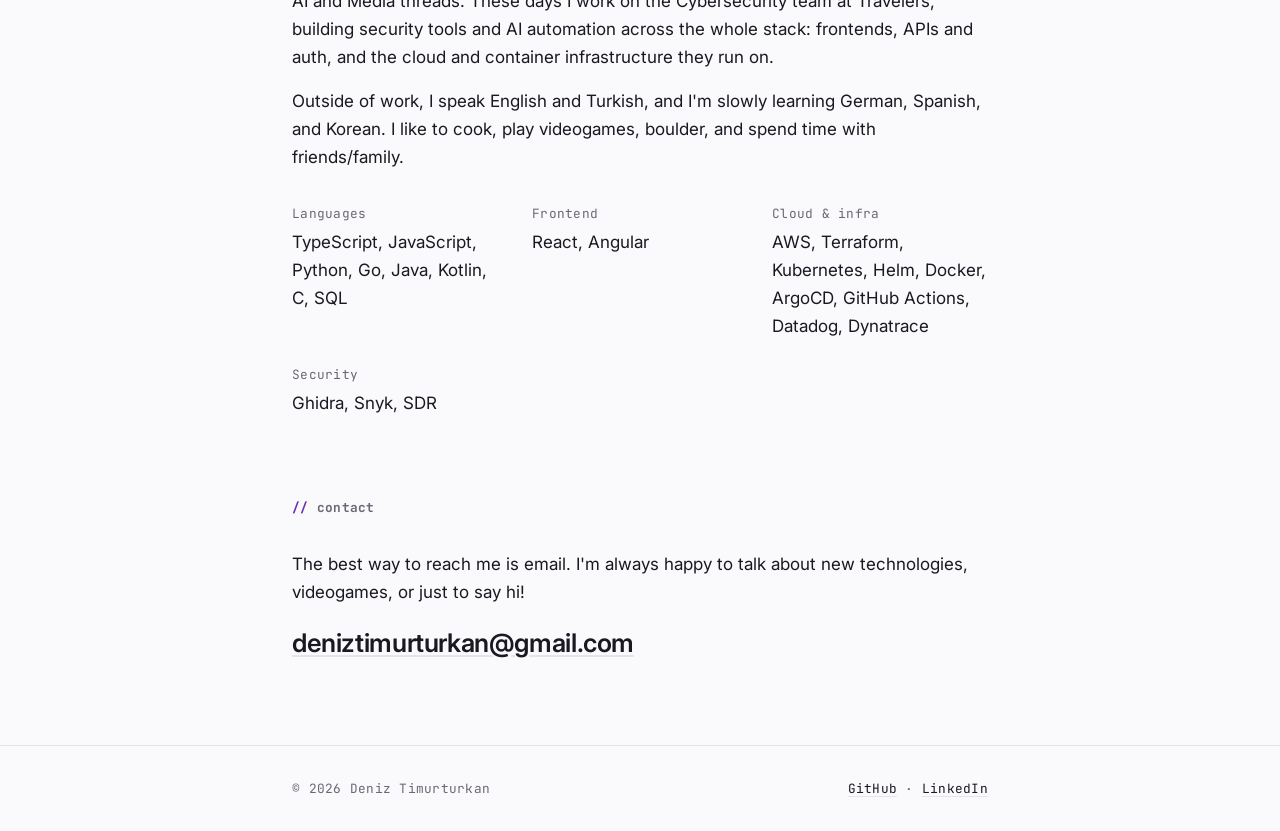
==== commit c415201f: "color" ====
--- a/index.html
+++ b/index.html
@@ -8,7 +8,7 @@
   <meta property="og:title"       content="Deniz Timurturkan — Software Engineer">
   <meta property="og:description" content="Software engineer building security and AI systems end to end, from frontend and APIs to cloud infrastructure.">
   <meta property="og:type"        content="website">
-  <link rel="icon" href="data:image/svg+xml,<svg xmlns='http://www.w3.org/2000/svg' viewBox='0 0 32 32'><rect width='32' height='32' rx='6' fill='%23c2410c'/><text x='16' y='22' font-family='monospace' font-size='16' font-weight='700' fill='white' text-anchor='middle'>dt</text></svg>">
+  <link rel="icon" href="data:image/svg+xml,<svg xmlns='http://www.w3.org/2000/svg' viewBox='0 0 32 32'><rect width='32' height='32' rx='6' fill='%236b2fa8'/><text x='16' y='22' font-family='monospace' font-size='16' font-weight='700' fill='white' text-anchor='middle'>dt</text></svg>">
 
   <!-- Apply saved theme before paint to avoid a flash -->
   <script>try { const t = localStorage.getItem('theme'); if (t) document.documentElement.dataset.theme = t; } catch (e) {}</script>
--- a/assets/css/variables.css
+++ b/assets/css/variables.css
@@ -1,12 +1,12 @@
 :root {
   /* ── Colors (light) ── */
-  --color-bg:         #fbfaf8;
+  --color-bg:         #faf9fc;
   --color-surface:    #ffffff;
-  --color-text:       #1a1a1a;
-  --color-text-muted: #6b6862;
-  --color-border:     #e7e4df;
-  --color-accent:     #c2410c;   /* signal orange */
-  --color-accent-soft: rgba(194, 65, 12, 0.08);
+  --color-text:       #1a1820;
+  --color-text-muted: #6b6875;
+  --color-border:     #e6e3ec;
+  --color-accent:     #6b2fa8;   /* deep purple */
+  --color-accent-soft: rgba(107, 47, 168, 0.08);
 
   /* ── Typography ── */
   --font-body: 'Inter', 'Helvetica Neue', Arial, sans-serif;
@@ -37,22 +37,22 @@
 /* ── Colors (dark) — follows the OS unless the toggle forces light ── */
 @media (prefers-color-scheme: dark) {
   :root:not([data-theme="light"]) {
-    --color-bg:          #111110;
-    --color-surface:     #191918;
-    --color-text:        #ecebe8;
-    --color-text-muted:  #9a968f;
-    --color-border:      #2a2927;
-    --color-accent:      #fb8a4c;
-    --color-accent-soft: rgba(251, 138, 76, 0.1);
+    --color-bg:          #121016;
+    --color-surface:     #1a1720;
+    --color-text:        #ecebf0;
+    --color-text-muted:  #9b97a6;
+    --color-border:      #2a2631;
+    --color-accent:      #c3a4f5;
+    --color-accent-soft: rgba(195, 164, 245, 0.1);
   }
 }
 
 :root[data-theme="dark"] {
-  --color-bg:          #111110;
-  --color-surface:     #191918;
-  --color-text:        #ecebe8;
-  --color-text-muted:  #9a968f;
-  --color-border:      #2a2927;
-  --color-accent:      #fb8a4c;
-  --color-accent-soft: rgba(251, 138, 76, 0.1);
+  --color-bg:          #121016;
+  --color-surface:     #1a1720;
+  --color-text:        #ecebf0;
+  --color-text-muted:  #9b97a6;
+  --color-border:      #2a2631;
+  --color-accent:      #c3a4f5;
+  --color-accent-soft: rgba(195, 164, 245, 0.1);
 }
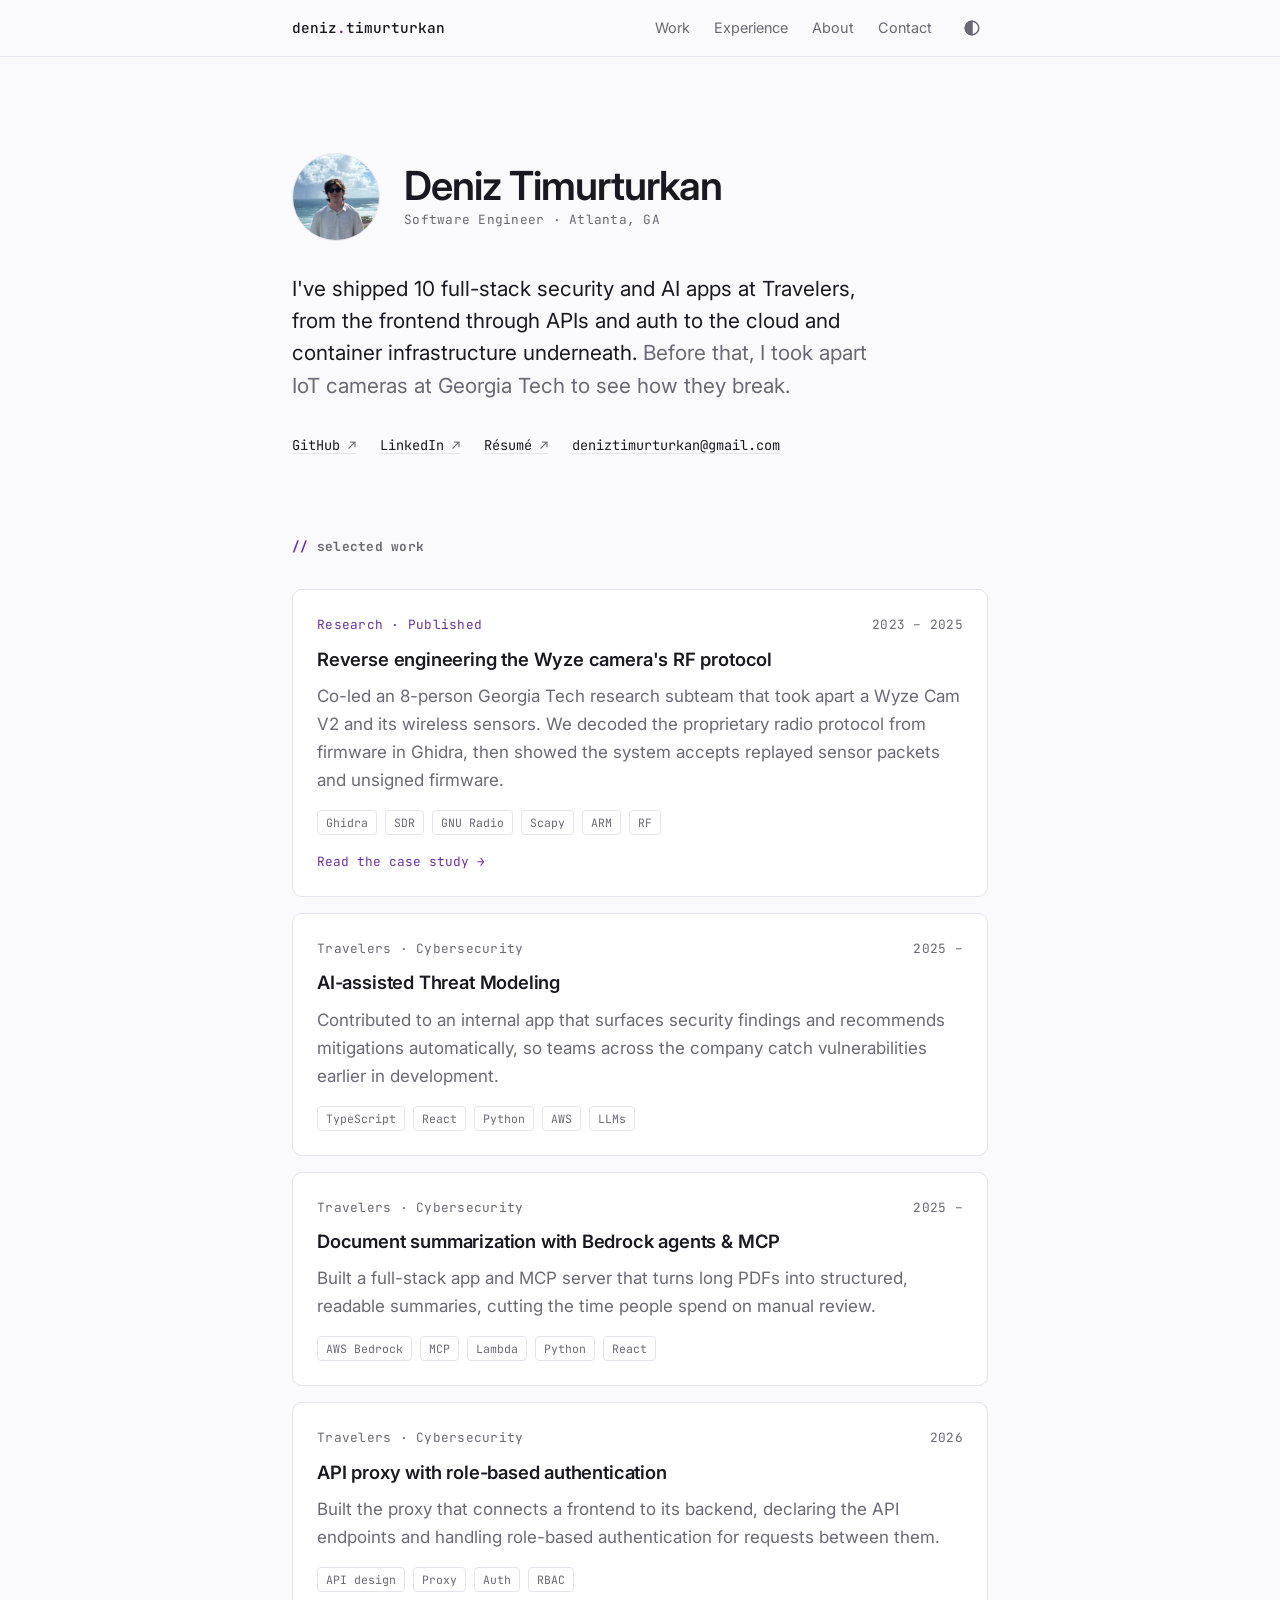
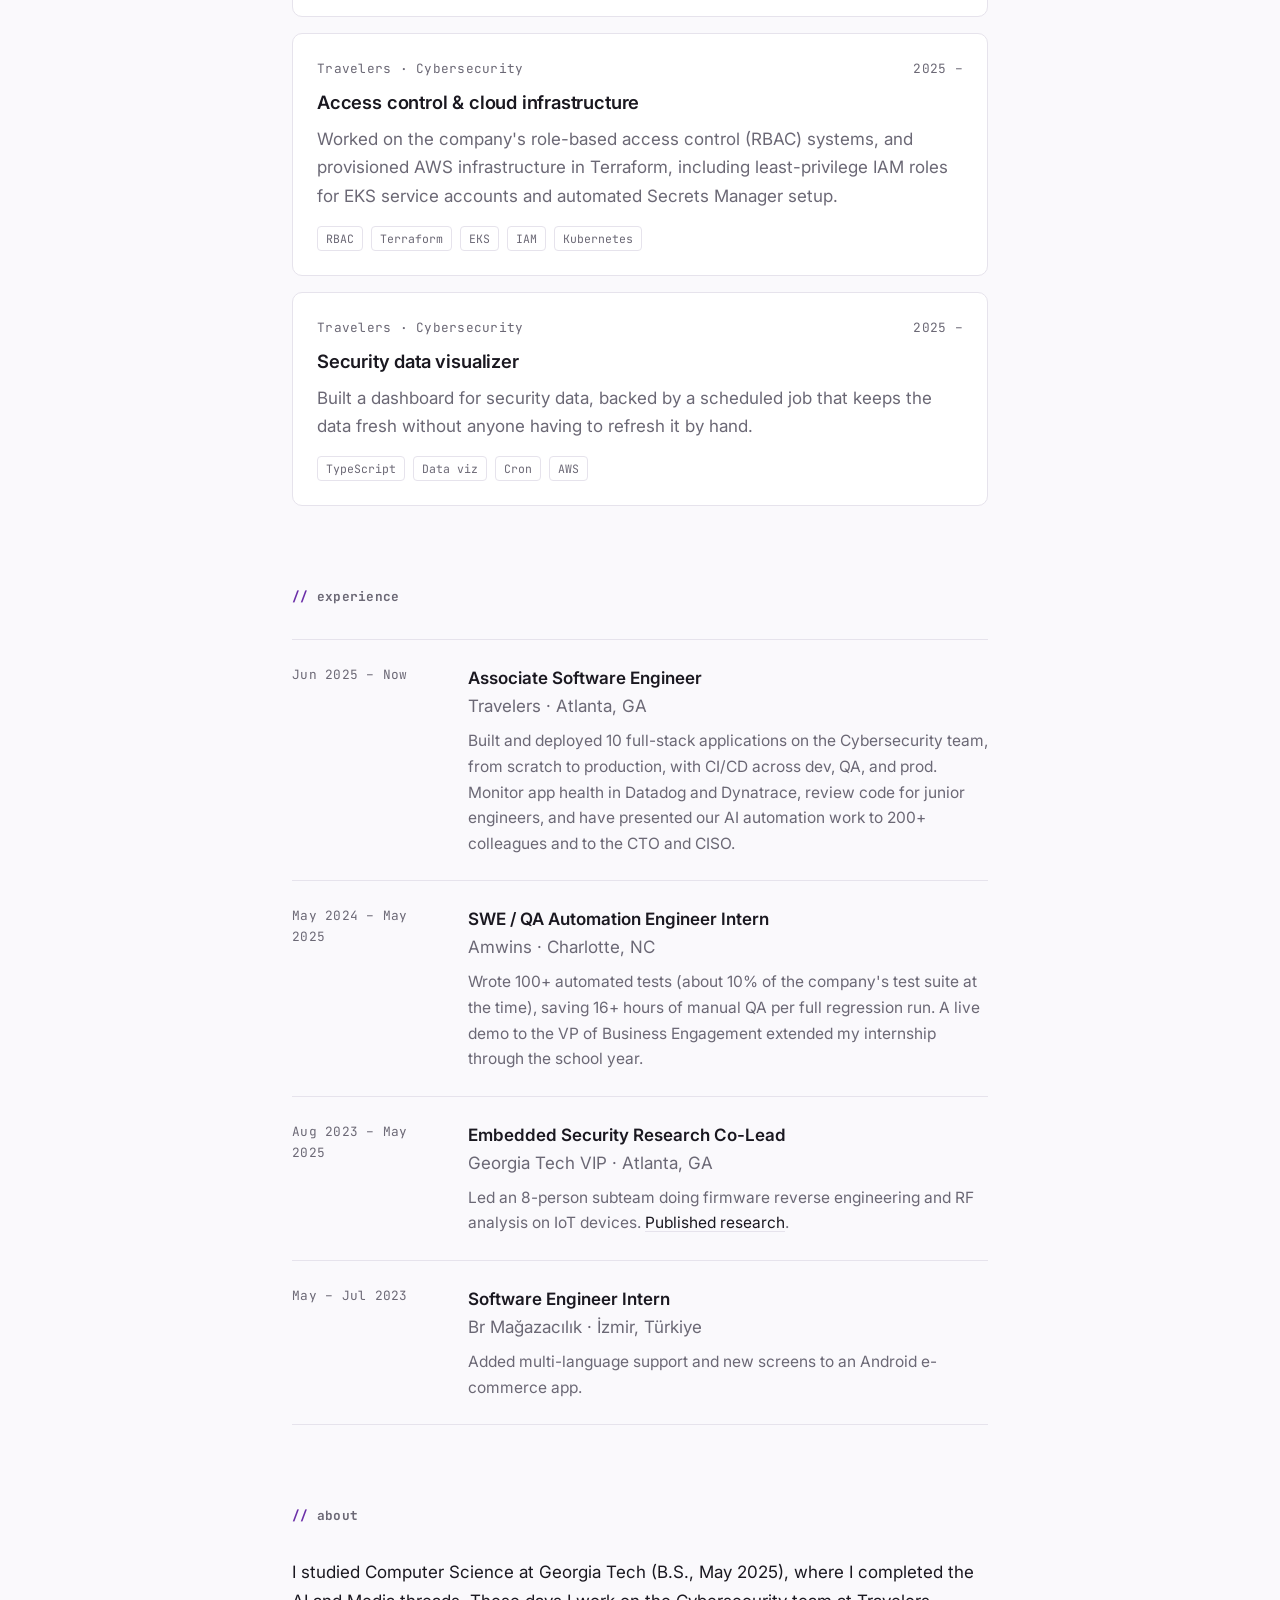
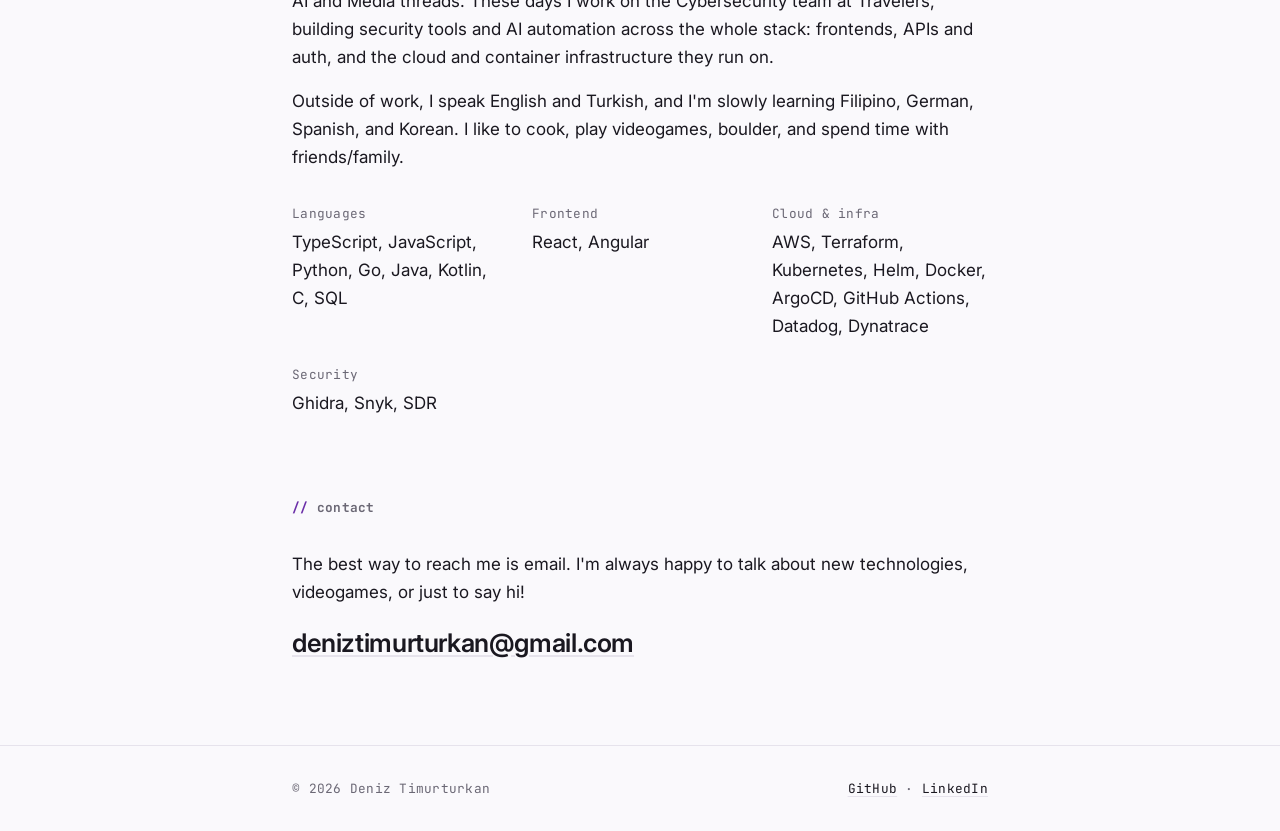
==== commit 6eda7c40: "filipino <3" ====
--- a/index.html
+++ b/index.html
@@ -204,7 +204,7 @@
 
       <div class="about-text">
         <p>I studied Computer Science at Georgia Tech (B.S., May 2025), where I completed the AI and Media threads. These days I work on the Cybersecurity team at Travelers, building security tools and AI automation across the whole stack: frontends, APIs and auth, and the cloud and container infrastructure they run on.</p>
-        <p>Outside of work, I speak English and Turkish, and I'm slowly learning German, Spanish, and Korean. I like to cook, play videogames, boulder, and spend time with friends/family.</p>
+        <p>Outside of work, I speak English and Turkish, and I'm slowly learning Filipino, German, Spanish, and Korean. I like to cook, play videogames, boulder, and spend time with friends/family.</p>
       </div>
 
       <dl class="about-facts">
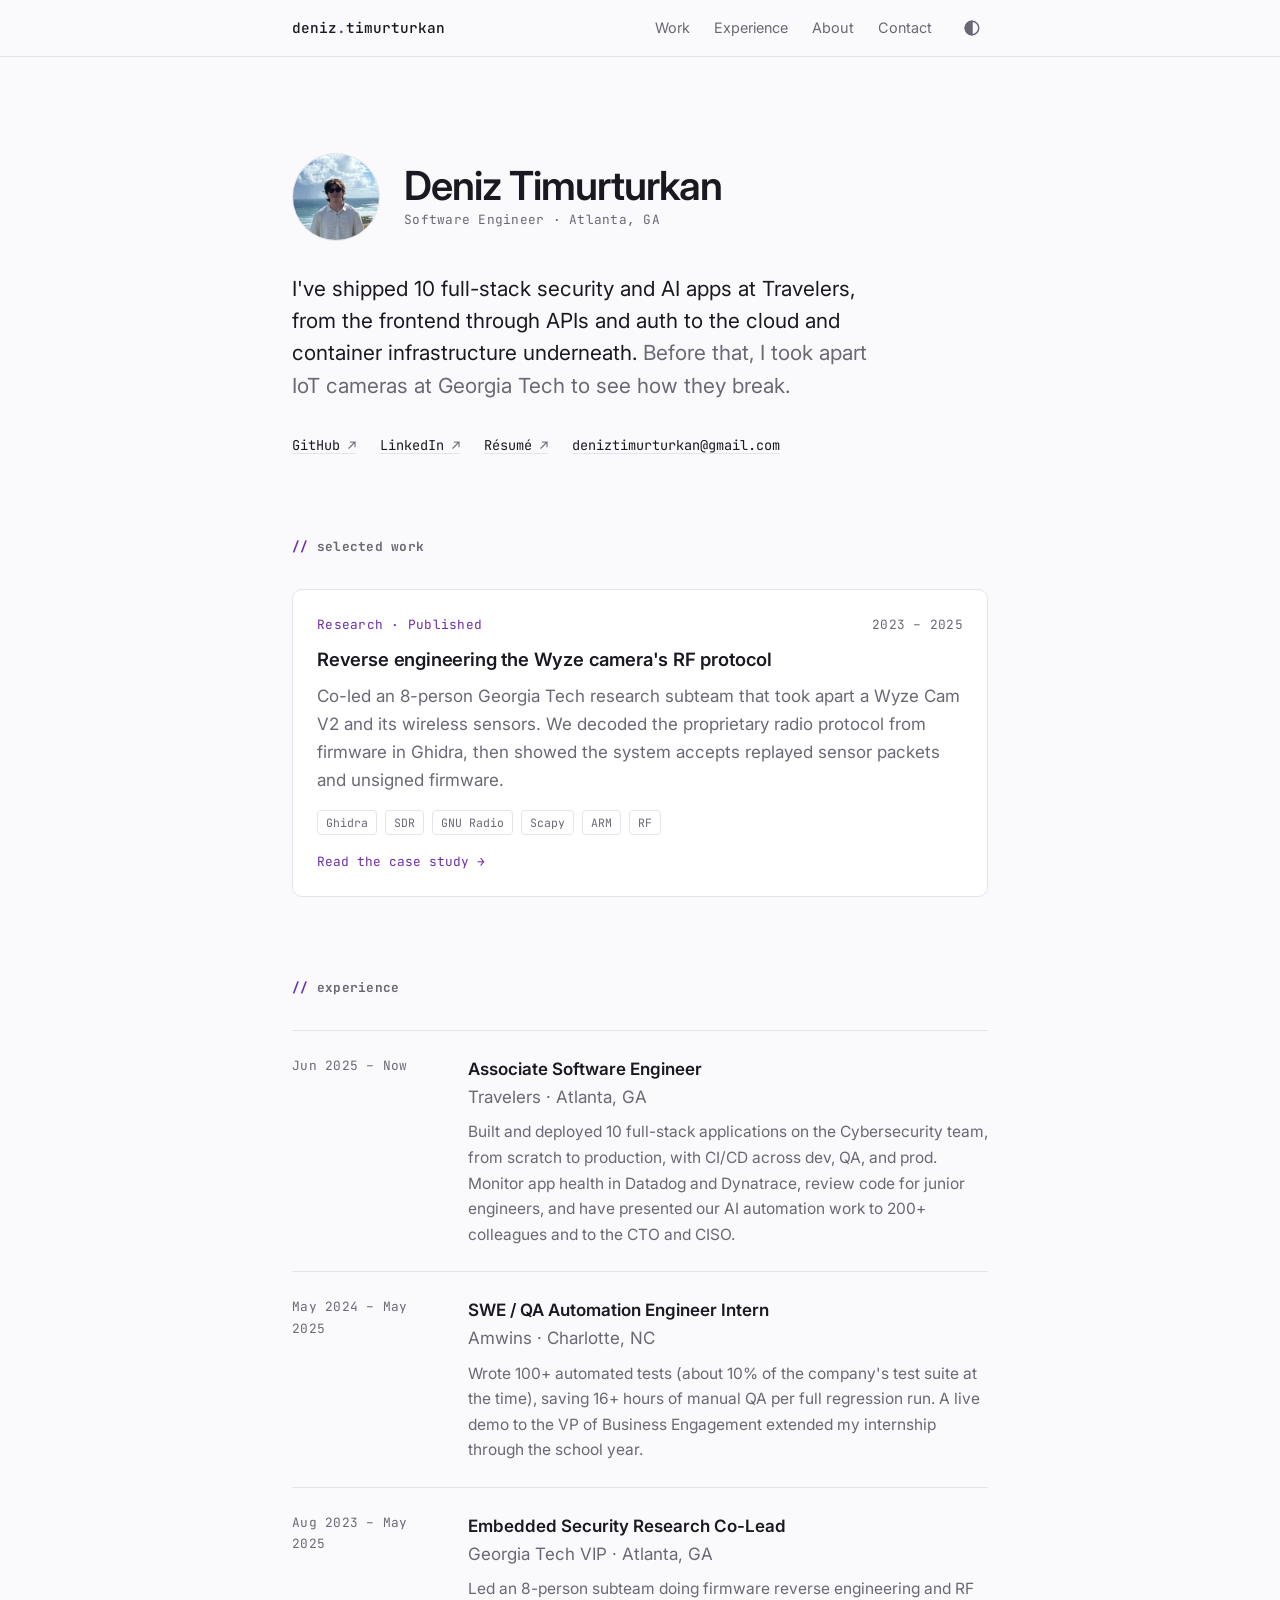
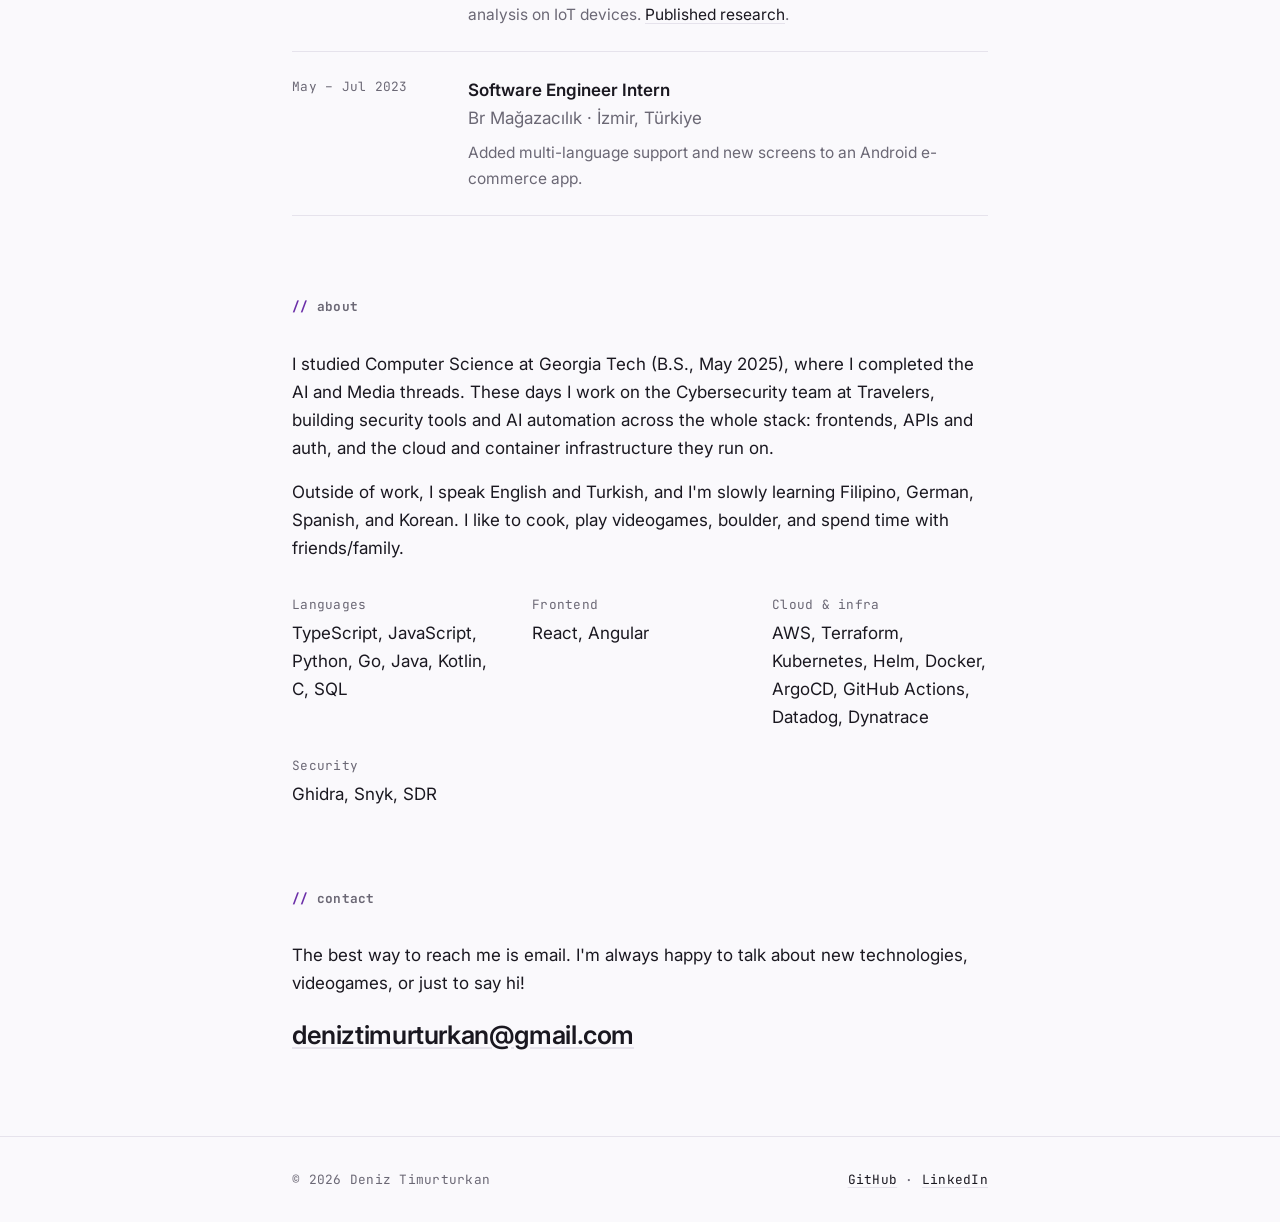
==== commit fedc8aa9: "remove projects" ====
--- a/index.html
+++ b/index.html
@@ -79,66 +79,6 @@
             <li>Ghidra</li><li>SDR</li><li>GNU Radio</li><li>Scapy</li><li>ARM</li><li>RF</li>
           </ul>
           <p class="work-cta">Read the case study →</p>
-        </article>
-
-        <article class="work-item">
-          <div class="work-meta">
-            <span class="label">Travelers · Cybersecurity</span>
-            <span class="label">2025 –</span>
-          </div>
-          <h3 class="work-title">AI-assisted Threat Modeling</h3>
-          <p class="work-desc">Contributed to an internal app that surfaces security findings and recommends mitigations automatically, so teams across the company catch vulnerabilities earlier in development.</p>
-          <ul class="tags">
-            <li>TypeScript</li><li>React</li><li>Python</li><li>AWS</li><li>LLMs</li>
-          </ul>
-        </article>
-
-        <article class="work-item">
-          <div class="work-meta">
-            <span class="label">Travelers · Cybersecurity</span>
-            <span class="label">2025 –</span>
-          </div>
-          <h3 class="work-title">Document summarization with Bedrock agents &amp; MCP</h3>
-          <p class="work-desc">Built a full-stack app and MCP server that turns long PDFs into structured, readable summaries, cutting the time people spend on manual review.</p>
-          <ul class="tags">
-            <li>AWS Bedrock</li><li>MCP</li><li>Lambda</li><li>Python</li><li>React</li>
-          </ul>
-        </article>
-
-        <article class="work-item">
-          <div class="work-meta">
-            <span class="label">Travelers · Cybersecurity</span>
-            <span class="label">2026</span>
-          </div>
-          <h3 class="work-title">API proxy with role-based authentication</h3>
-          <p class="work-desc">Built the proxy that connects a frontend to its backend, declaring the API endpoints and handling role-based authentication for requests between them.</p>
-          <ul class="tags">
-            <li>API design</li><li>Proxy</li><li>Auth</li><li>RBAC</li>
-          </ul>
-        </article>
-
-        <article class="work-item">
-          <div class="work-meta">
-            <span class="label">Travelers · Cybersecurity</span>
-            <span class="label">2025 –</span>
-          </div>
-          <h3 class="work-title">Access control &amp; cloud infrastructure</h3>
-          <p class="work-desc">Worked on the company's role-based access control (RBAC) systems, and provisioned AWS infrastructure in Terraform, including least-privilege IAM roles for EKS service accounts and automated Secrets Manager setup.</p>
-          <ul class="tags">
-            <li>RBAC</li><li>Terraform</li><li>EKS</li><li>IAM</li><li>Kubernetes</li>
-          </ul>
-        </article>
-
-        <article class="work-item">
-          <div class="work-meta">
-            <span class="label">Travelers · Cybersecurity</span>
-            <span class="label">2025 –</span>
-          </div>
-          <h3 class="work-title">Security data visualizer</h3>
-          <p class="work-desc">Built a dashboard for security data, backed by a scheduled job that keeps the data fresh without anyone having to refresh it by hand.</p>
-          <ul class="tags">
-            <li>TypeScript</li><li>Data viz</li><li>Cron</li><li>AWS</li>
-          </ul>
         </article>
 
         <!-- Template for a new project — copy, fill in, and add a link on the title if there is a repo or page.
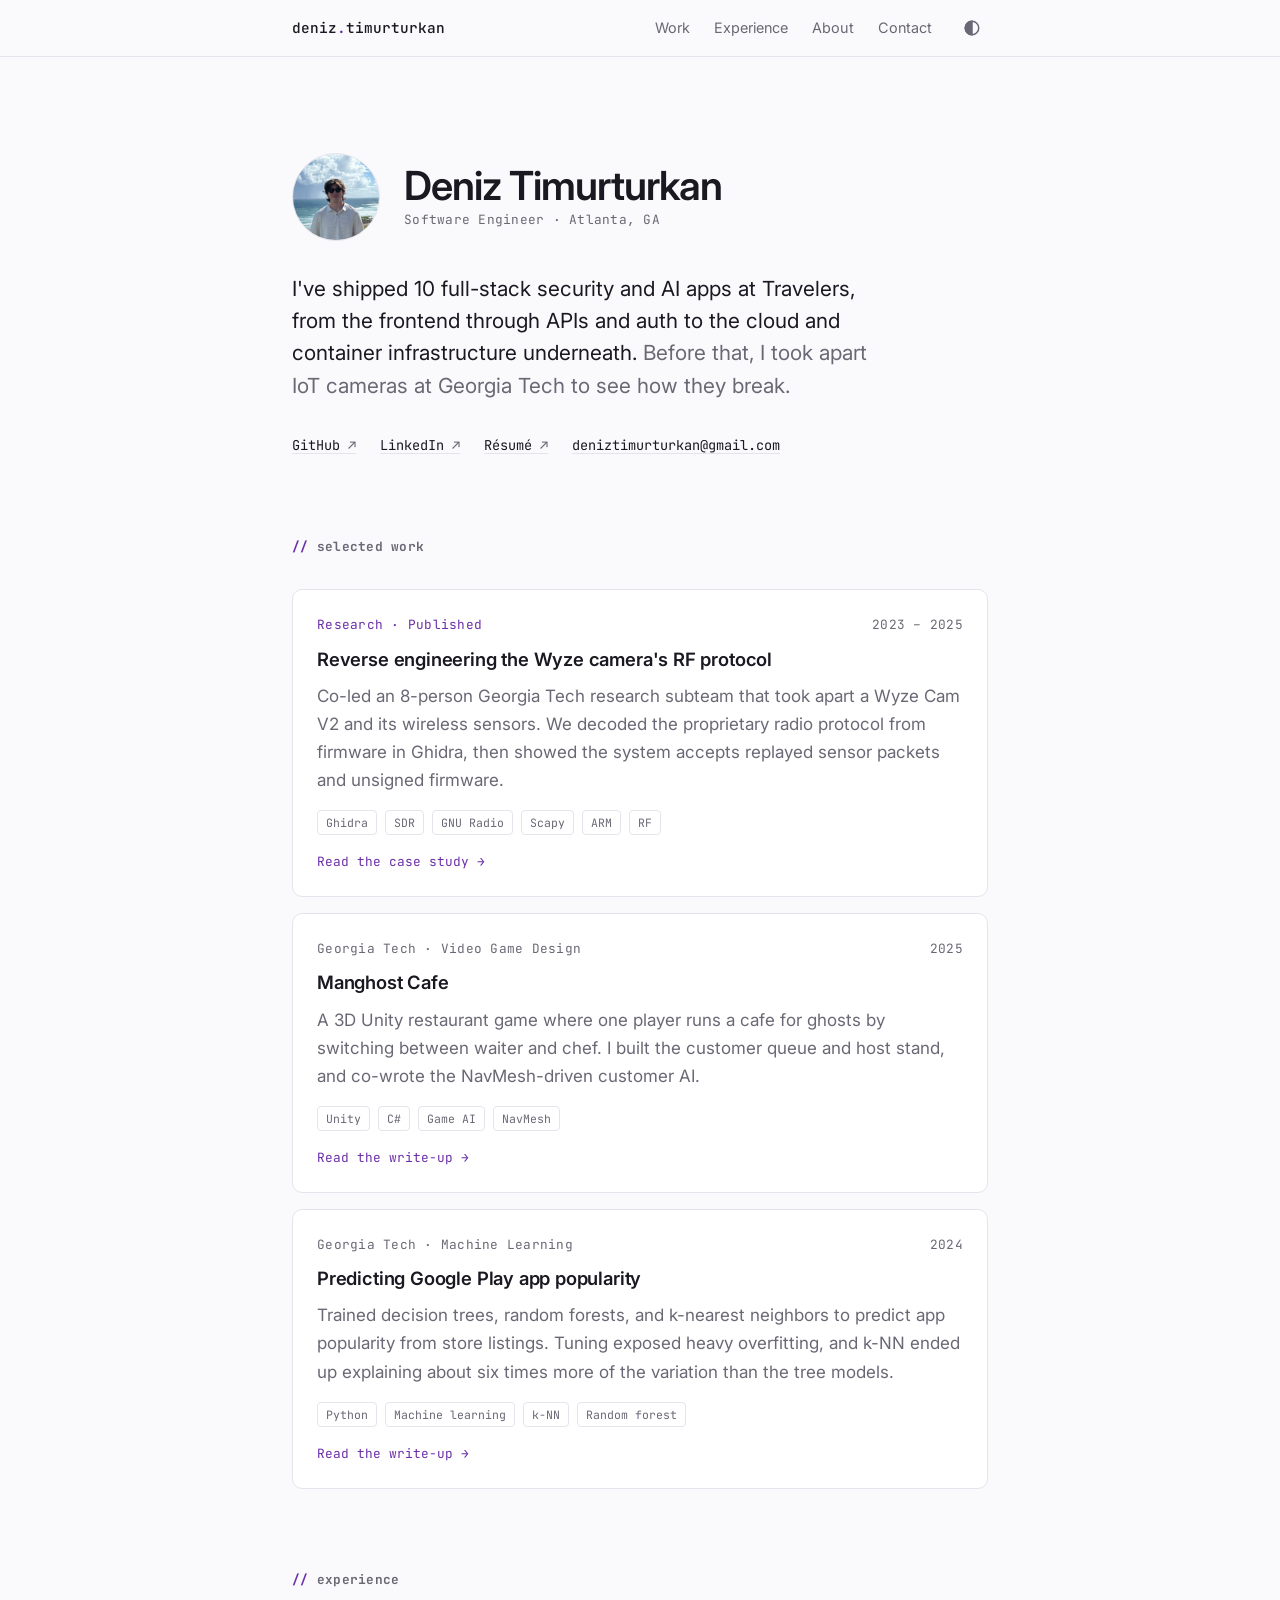
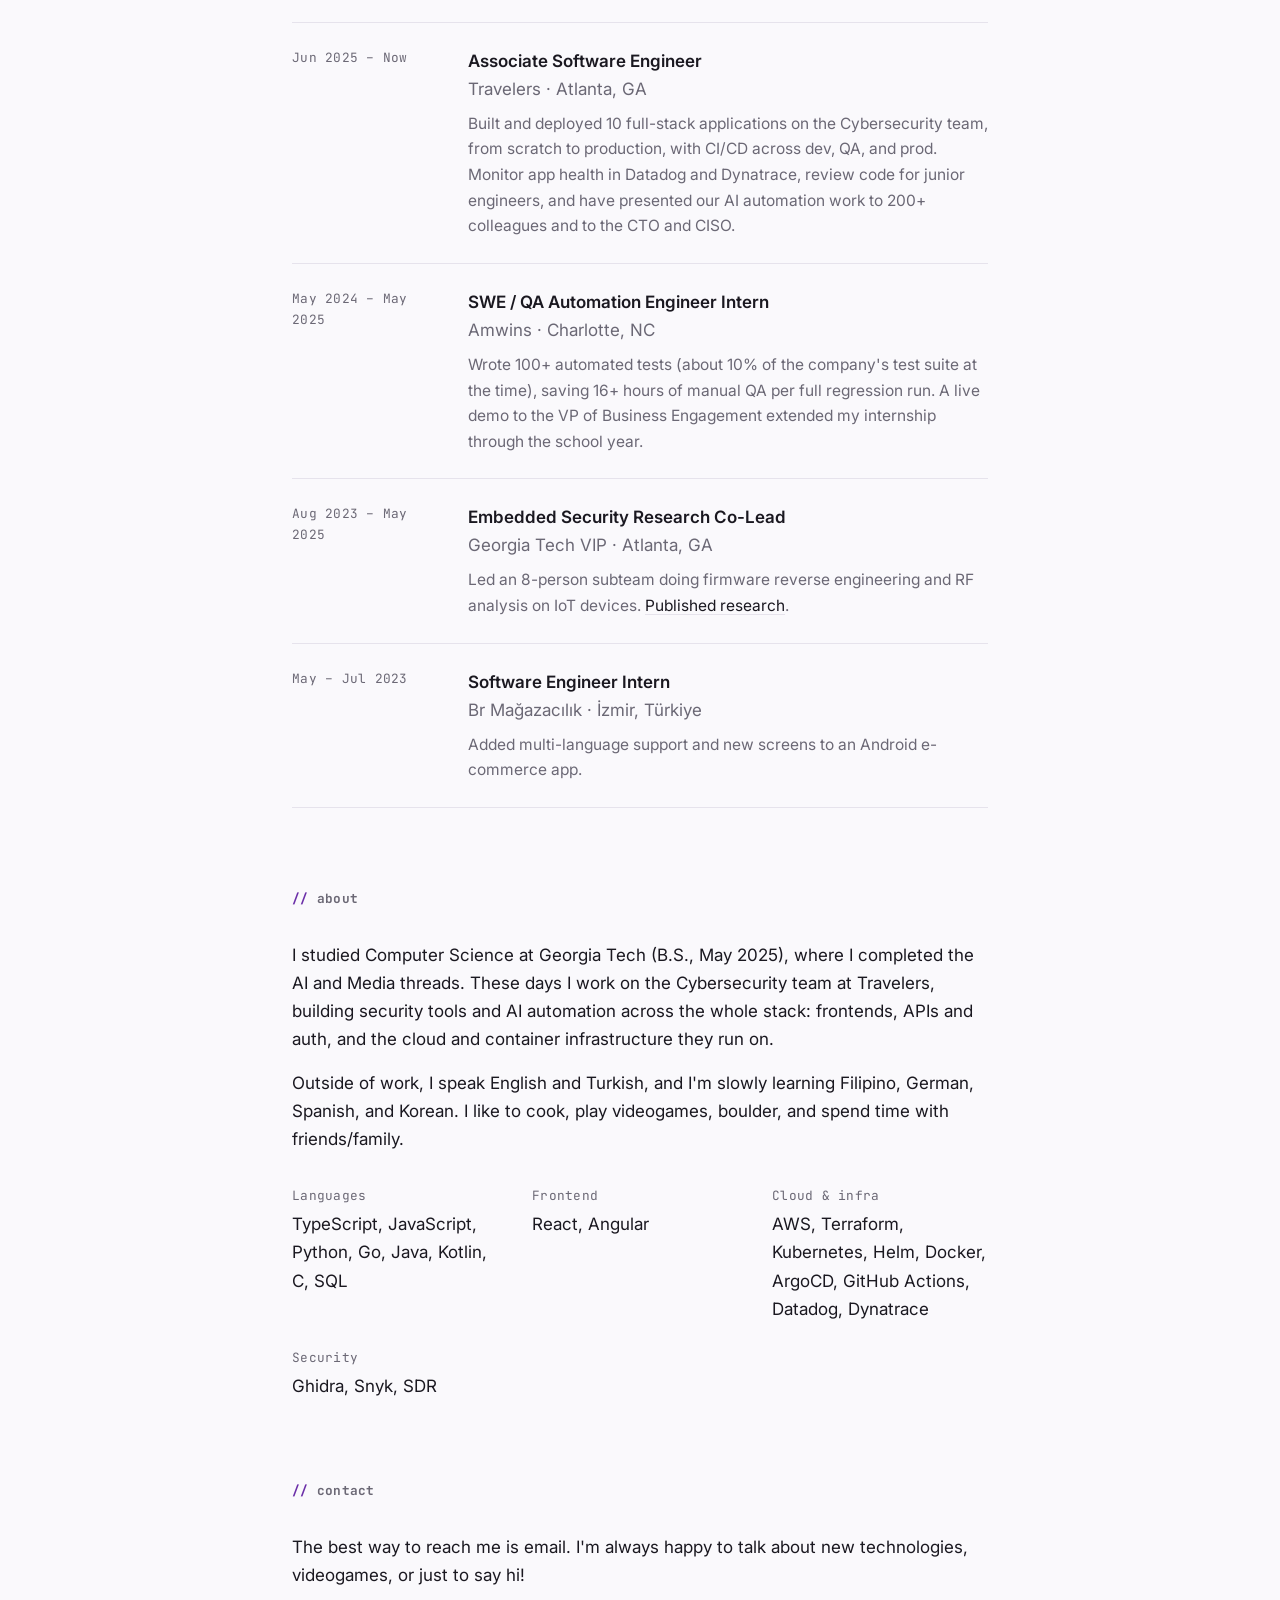
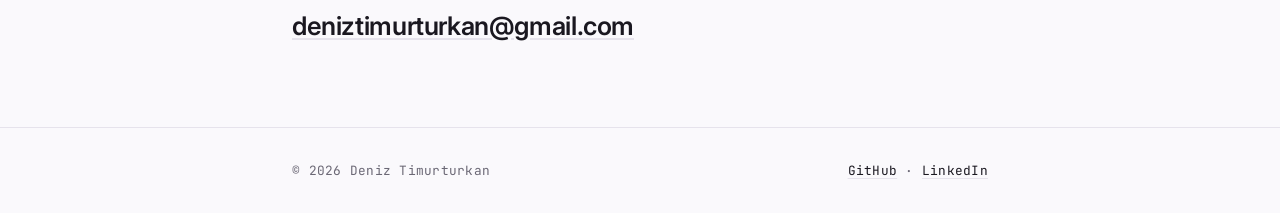
==== commit a057f3df: "Add game and ML project write-ups Co-Authored-By: Claude Opus 5.5 <noreply@anthropic.com>" ====
--- a/index.html
+++ b/index.html
@@ -81,6 +81,32 @@
           <p class="work-cta">Read the case study →</p>
         </article>
 
+        <article class="work-item">
+          <div class="work-meta">
+            <span class="label">Georgia Tech · Video Game Design</span>
+            <span class="label">2025</span>
+          </div>
+          <h3 class="work-title"><a href="projects/manghost-cafe/">Manghost Cafe</a></h3>
+          <p class="work-desc">A 3D Unity restaurant game where one player runs a cafe for ghosts by switching between waiter and chef. I built the customer queue and host stand, and co-wrote the NavMesh-driven customer AI.</p>
+          <ul class="tags">
+            <li>Unity</li><li>C#</li><li>Game AI</li><li>NavMesh</li>
+          </ul>
+          <p class="work-cta">Read the write-up →</p>
+        </article>
+
+        <article class="work-item">
+          <div class="work-meta">
+            <span class="label">Georgia Tech · Machine Learning</span>
+            <span class="label">2024</span>
+          </div>
+          <h3 class="work-title"><a href="projects/app-popularity/">Predicting Google Play app popularity</a></h3>
+          <p class="work-desc">Trained decision trees, random forests, and k-nearest neighbors to predict app popularity from store listings. Tuning exposed heavy overfitting, and k-NN ended up explaining about six times more of the variation than the tree models.</p>
+          <ul class="tags">
+            <li>Python</li><li>Machine learning</li><li>k-NN</li><li>Random forest</li>
+          </ul>
+          <p class="work-cta">Read the write-up →</p>
+        </article>
+
         <!-- Template for a new project — copy, fill in, and add a link on the title if there is a repo or page.
         <article class="work-item">
           <div class="work-meta">
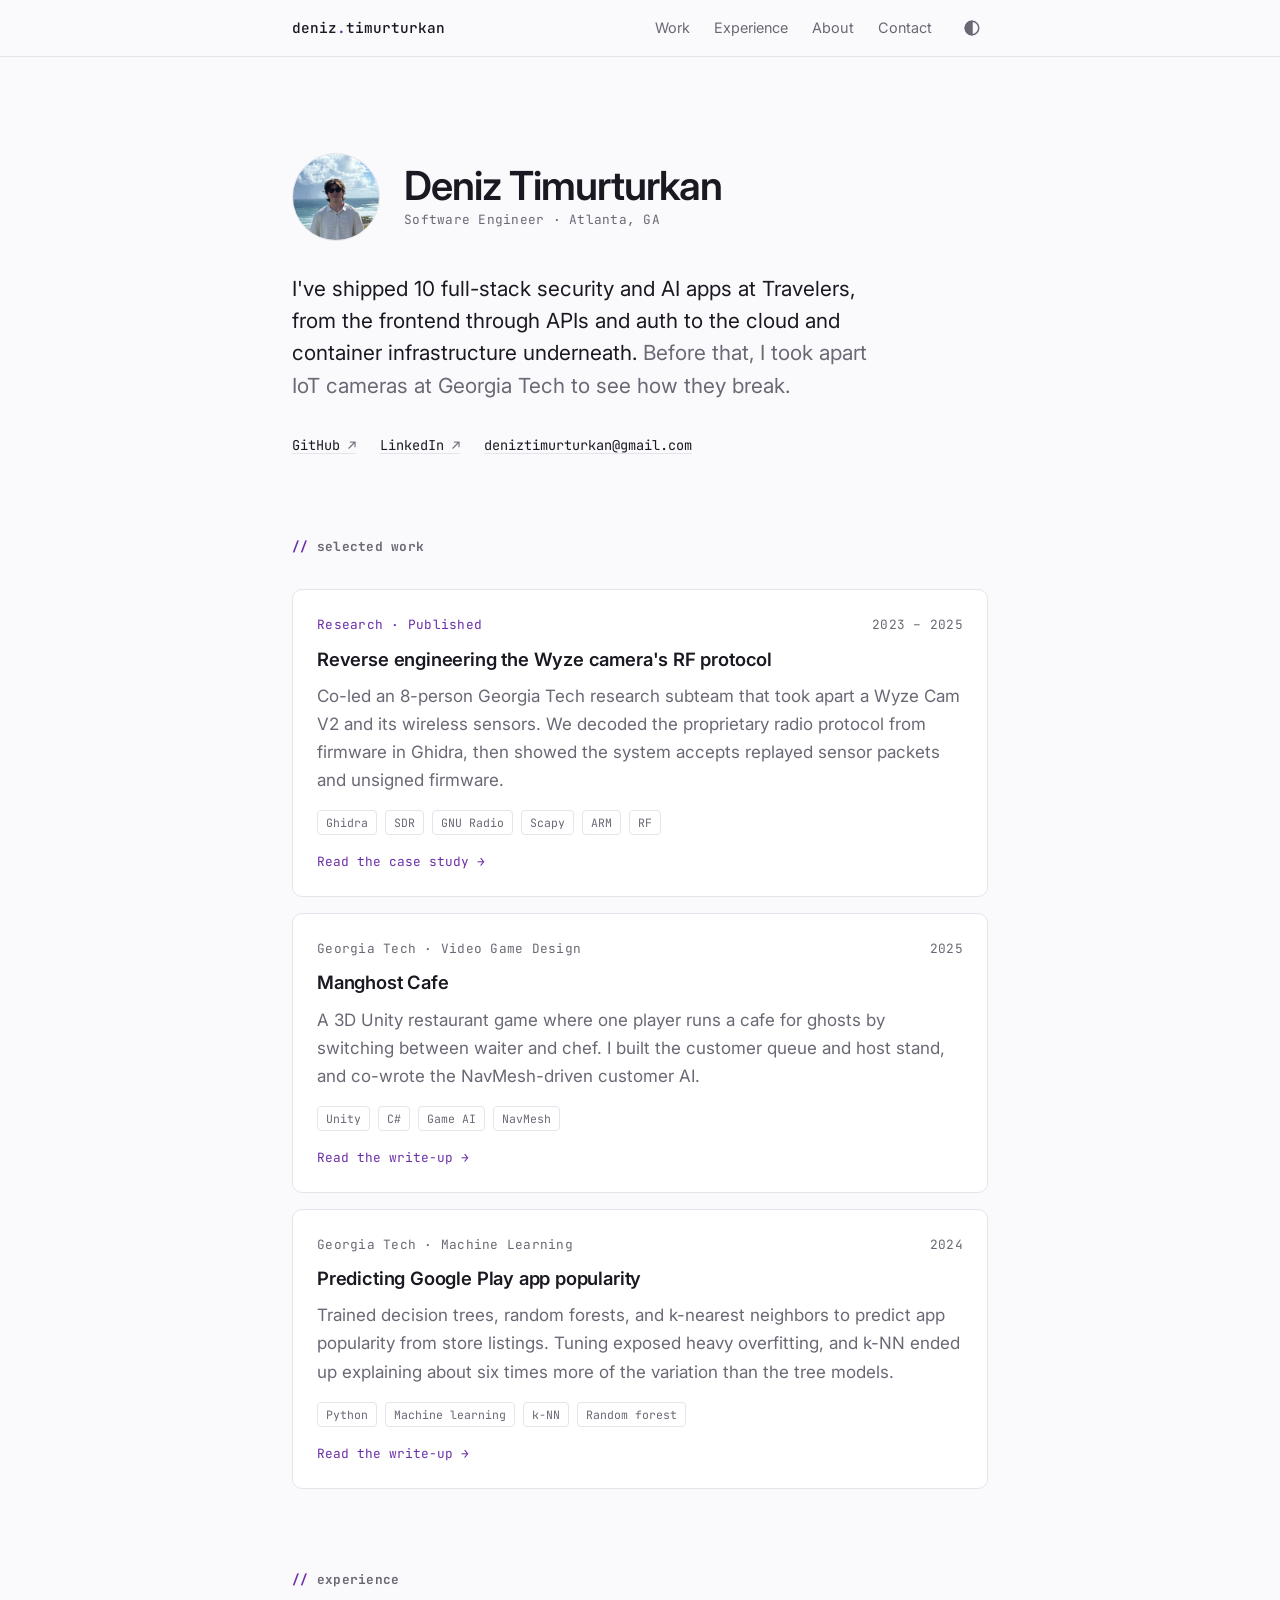
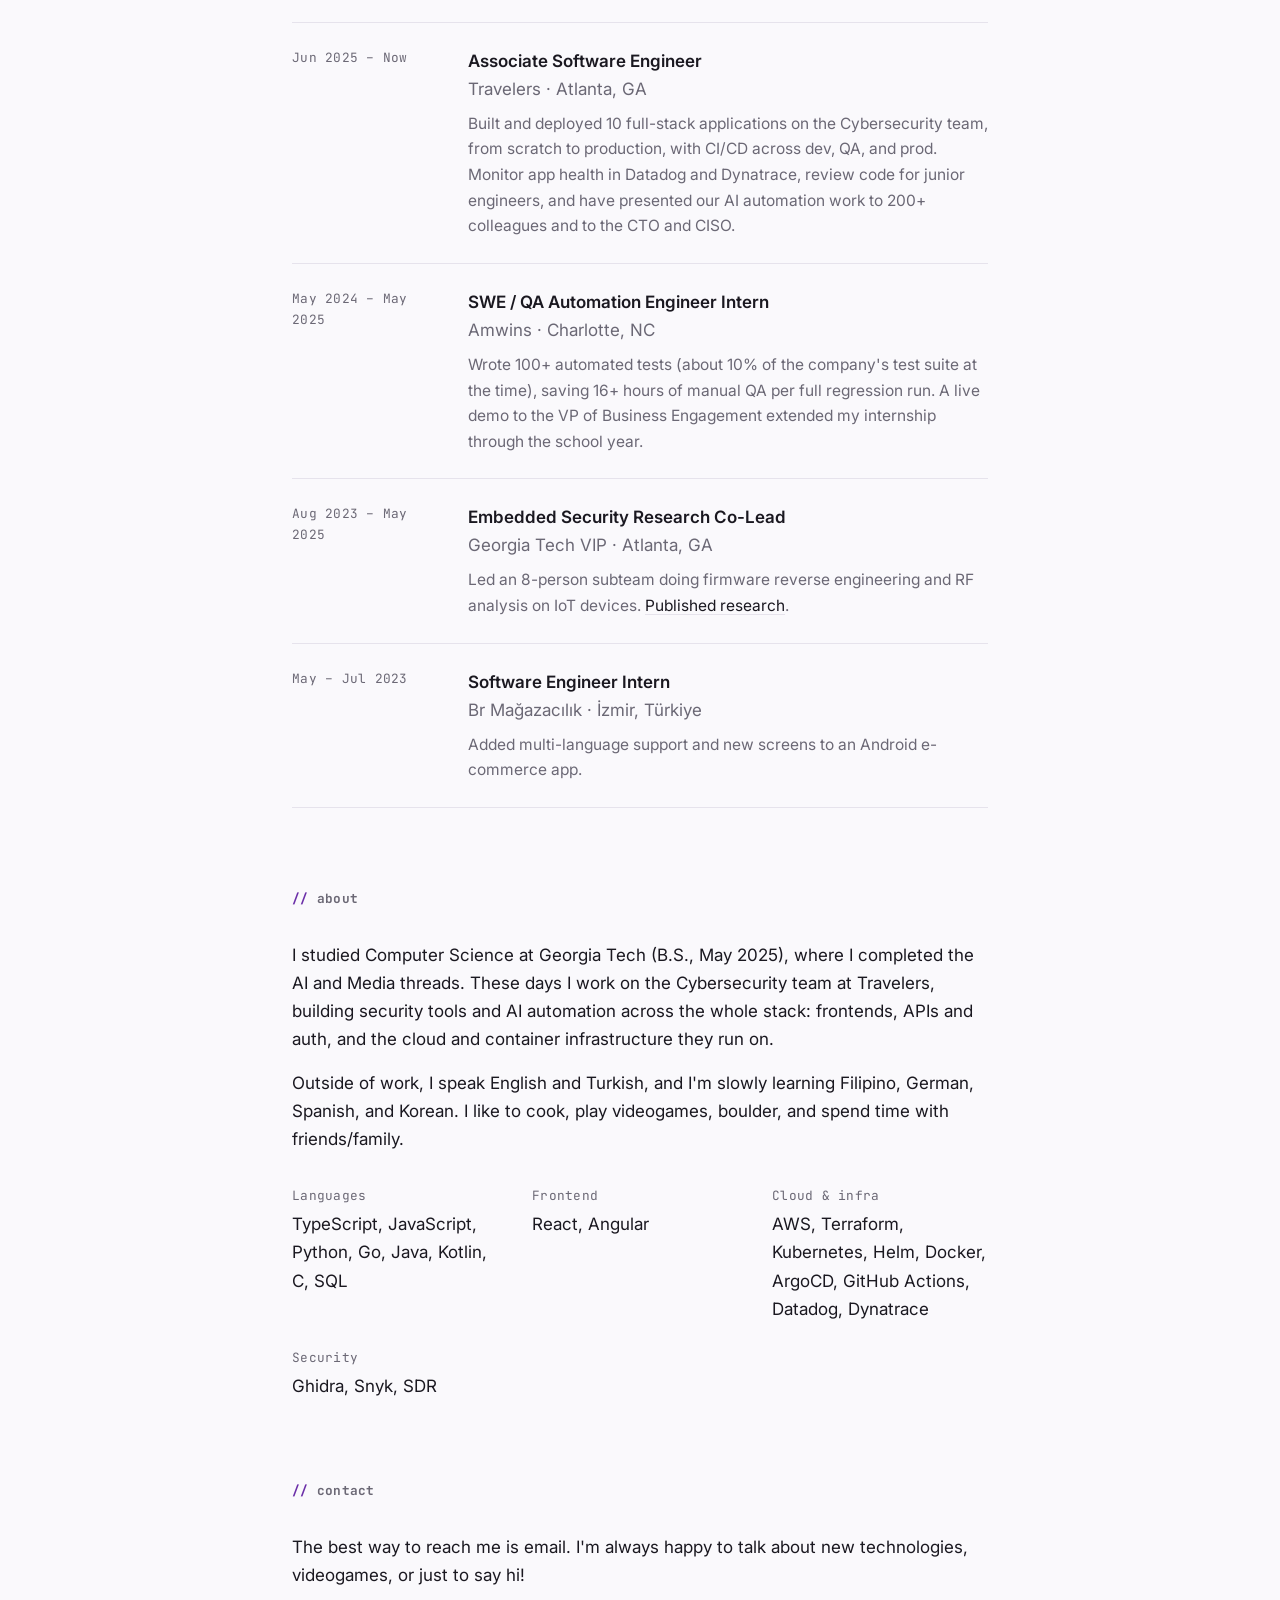
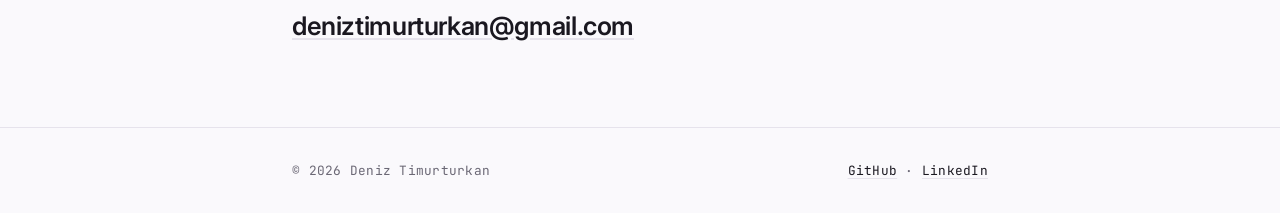
==== commit fb895ab1: "Remove resume from site Co-Authored-By: Claude Opus 5.5 <noreply@anthropic.com>" ====
--- a/index.html
+++ b/index.html
@@ -57,7 +57,6 @@
       <div class="hero-links">
         <a href="https://github.com/deniztimurturkan" class="link" target="_blank" rel="noopener noreferrer">GitHub</a>
         <a href="https://www.linkedin.com/in/deniztimurturkan/" class="link" target="_blank" rel="noopener noreferrer">LinkedIn</a>
-        <a href="assets/Deniz_Timurturkan_Resume.pdf" class="link" target="_blank" rel="noopener">Résumé</a>
         <a href="mailto:deniztimurturkan@gmail.com" class="link">deniztimurturkan@gmail.com</a>
       </div>
     </section>
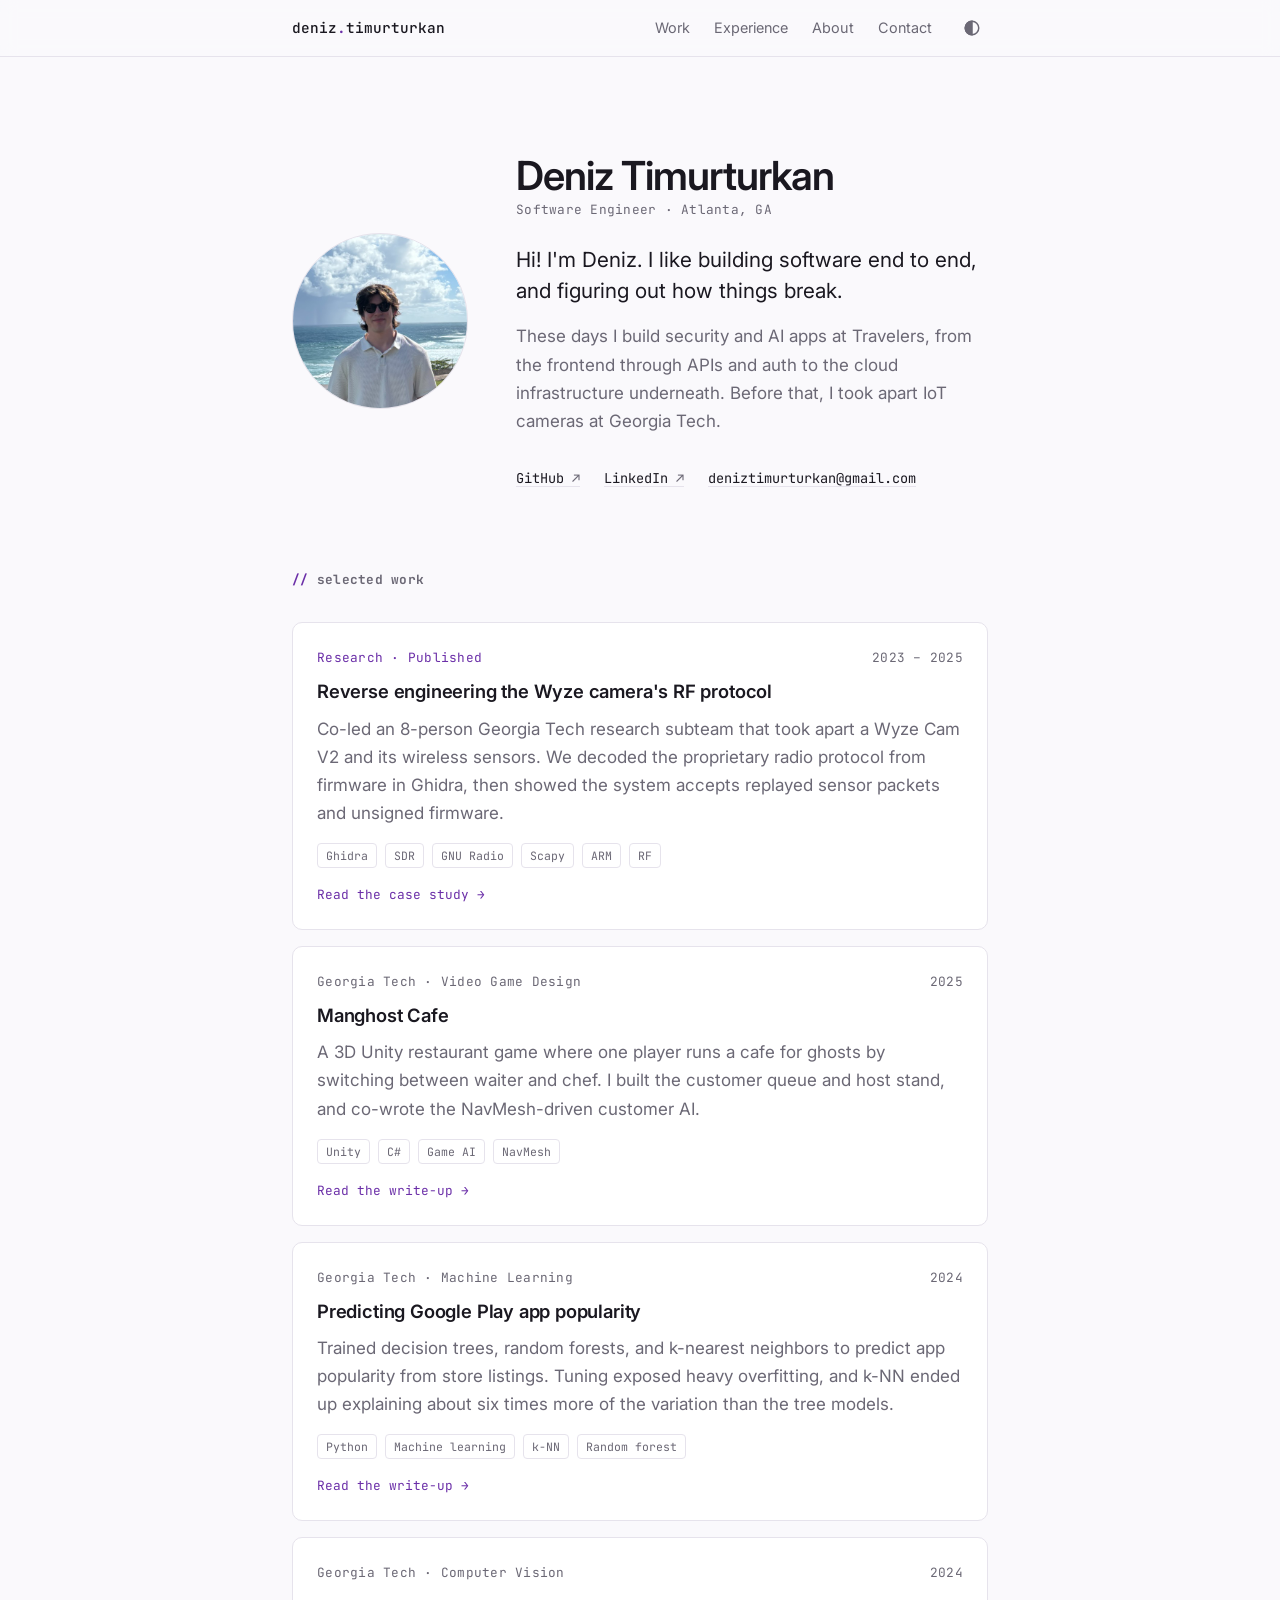
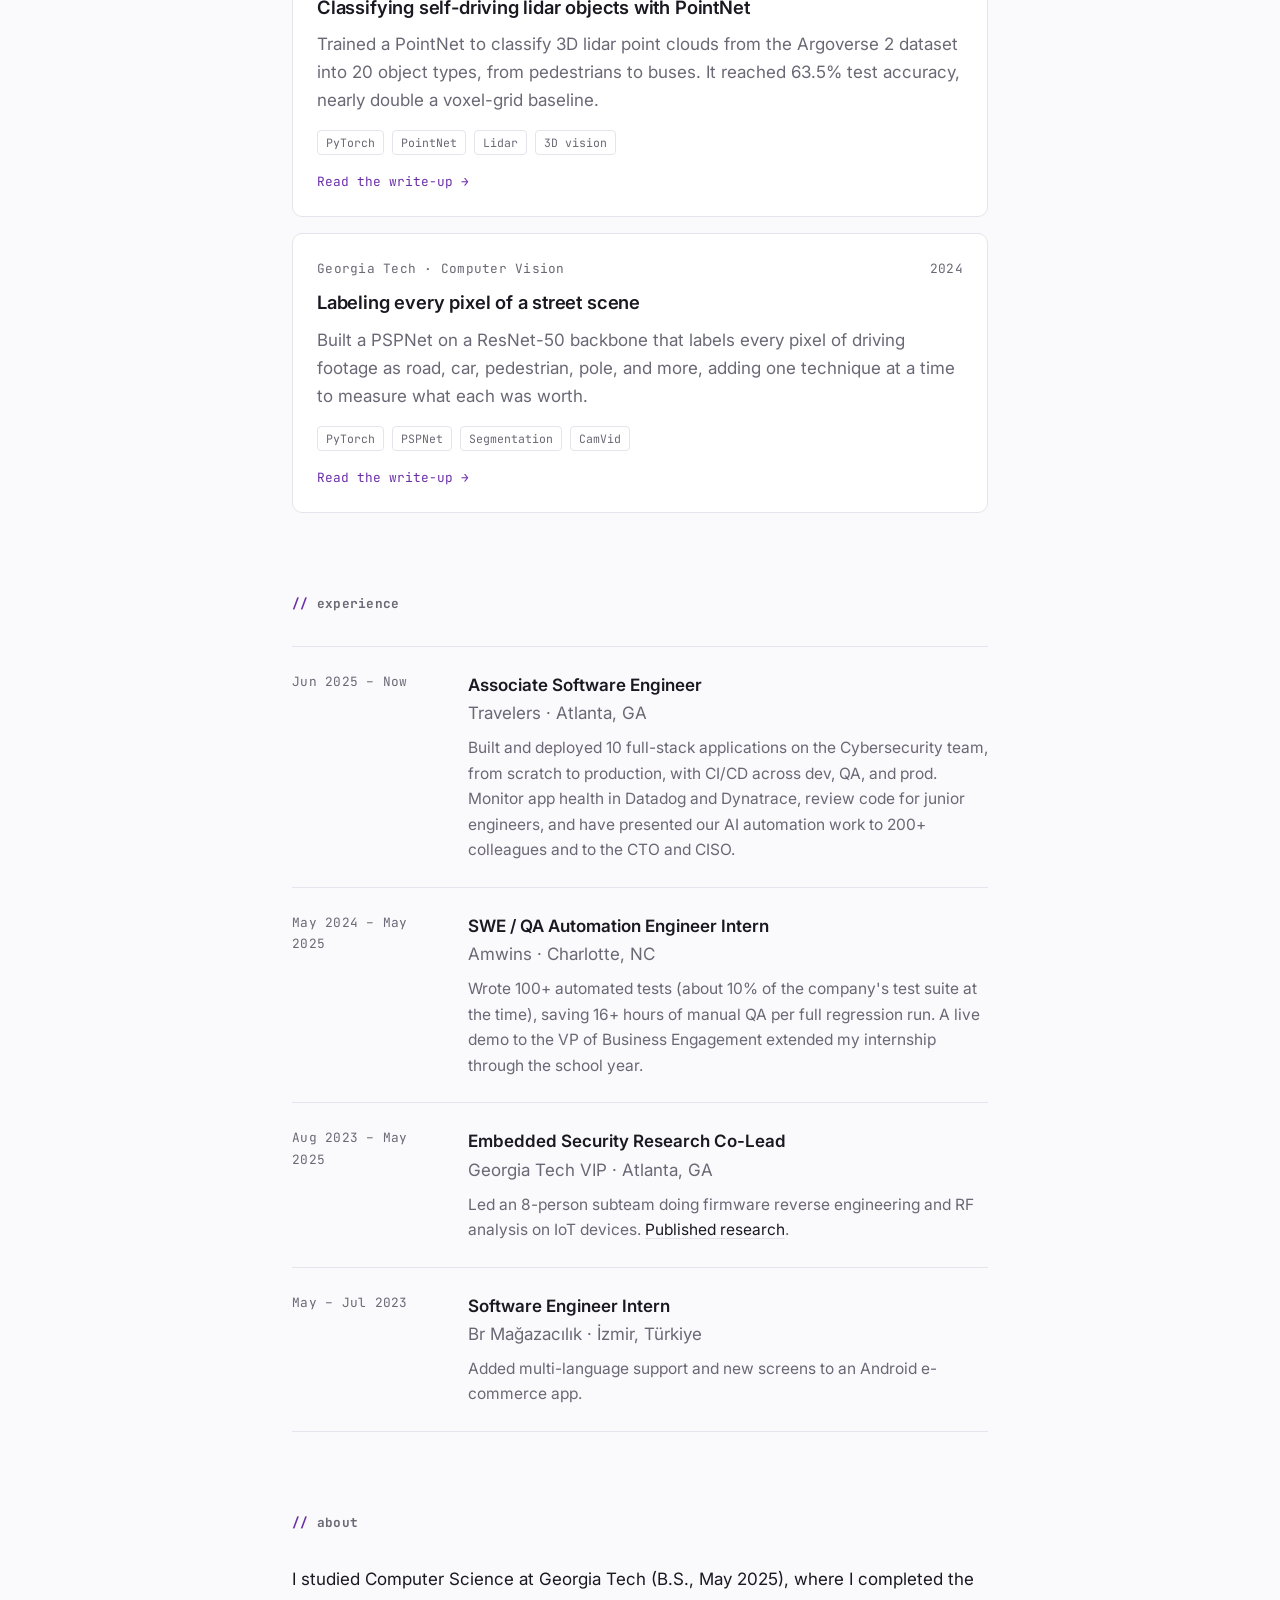
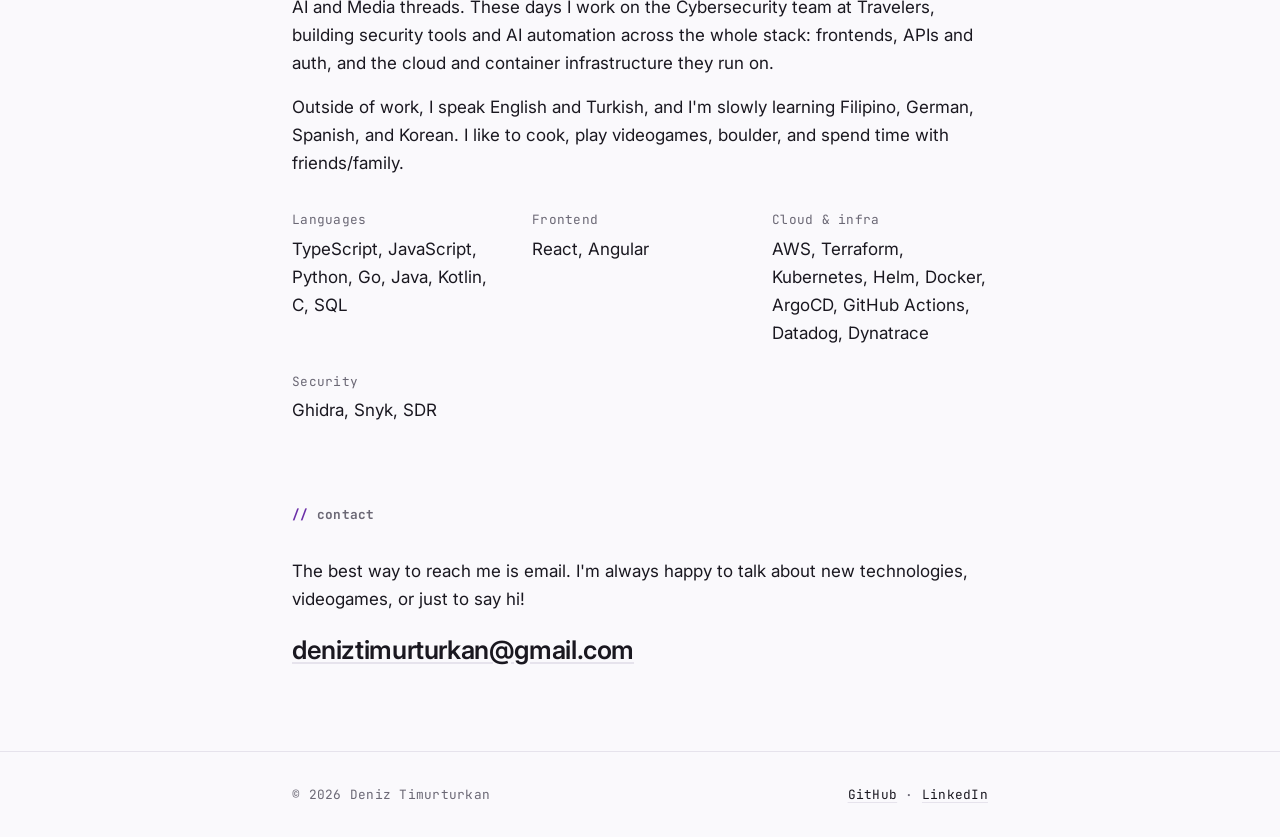
==== commit a06a9e6d: "2 more research + update intro" ====
--- a/index.html
+++ b/index.html
@@ -43,21 +43,19 @@
 
     <!-- Hero -->
     <section class="hero" aria-label="Introduction">
-      <div class="hero-top">
-        <img src="assets/images/headshot.jpg" alt="Deniz Timurturkan" class="headshot">
-        <div>
-          <h1 class="hero-name">Deniz Timurturkan</h1>
-          <p class="label">Software Engineer · Atlanta, GA</p>
-        </div>
-      </div>
-      <p class="hero-tagline">
-        I've shipped 10 full-stack security and AI apps at Travelers, from the frontend through APIs and auth to the cloud and container infrastructure underneath.
-        <em>Before that, I took apart IoT cameras at Georgia Tech to see how they break.</em>
-      </p>
-      <div class="hero-links">
-        <a href="https://github.com/deniztimurturkan" class="link" target="_blank" rel="noopener noreferrer">GitHub</a>
-        <a href="https://www.linkedin.com/in/deniztimurturkan/" class="link" target="_blank" rel="noopener noreferrer">LinkedIn</a>
-        <a href="mailto:deniztimurturkan@gmail.com" class="link">deniztimurturkan@gmail.com</a>
+      <img src="assets/images/headshot.jpg" alt="Deniz Timurturkan" class="headshot">
+      <div class="hero-text">
+        <h1 class="hero-name">Deniz Timurturkan</h1>
+        <p class="label">Software Engineer · Atlanta, GA</p>
+        <p class="hero-intro">Hi! I'm Deniz. I like building software end to end, and figuring out how things break.</p>
+        <p class="hero-tagline">
+          These days I build security and AI apps at Travelers, from the frontend through APIs and auth to the cloud infrastructure underneath. Before that, I took apart IoT cameras at Georgia Tech.
+        </p>
+        <div class="hero-links">
+          <a href="https://github.com/deniztimurturkan" class="link" target="_blank" rel="noopener noreferrer">GitHub</a>
+          <a href="https://www.linkedin.com/in/deniztimurturkan/" class="link" target="_blank" rel="noopener noreferrer">LinkedIn</a>
+          <a href="mailto:deniztimurturkan@gmail.com" class="link">deniztimurturkan@gmail.com</a>
+        </div>
       </div>
     </section>
 
@@ -102,6 +100,32 @@
           <p class="work-desc">Trained decision trees, random forests, and k-nearest neighbors to predict app popularity from store listings. Tuning exposed heavy overfitting, and k-NN ended up explaining about six times more of the variation than the tree models.</p>
           <ul class="tags">
             <li>Python</li><li>Machine learning</li><li>k-NN</li><li>Random forest</li>
+          </ul>
+          <p class="work-cta">Read the write-up →</p>
+        </article>
+
+        <article class="work-item">
+          <div class="work-meta">
+            <span class="label">Georgia Tech · Computer Vision</span>
+            <span class="label">2024</span>
+          </div>
+          <h3 class="work-title"><a href="projects/lidar-pointnet/">Classifying self-driving lidar objects with PointNet</a></h3>
+          <p class="work-desc">Trained a PointNet to classify 3D lidar point clouds from the Argoverse 2 dataset into 20 object types, from pedestrians to buses. It reached 63.5% test accuracy, nearly double a voxel-grid baseline.</p>
+          <ul class="tags">
+            <li>PyTorch</li><li>PointNet</li><li>Lidar</li><li>3D vision</li>
+          </ul>
+          <p class="work-cta">Read the write-up →</p>
+        </article>
+
+        <article class="work-item">
+          <div class="work-meta">
+            <span class="label">Georgia Tech · Computer Vision</span>
+            <span class="label">2024</span>
+          </div>
+          <h3 class="work-title"><a href="projects/street-segmentation/">Labeling every pixel of a street scene</a></h3>
+          <p class="work-desc">Built a PSPNet on a ResNet-50 backbone that labels every pixel of driving footage as road, car, pedestrian, pole, and more, adding one technique at a time to measure what each was worth.</p>
+          <ul class="tags">
+            <li>PyTorch</li><li>PSPNet</li><li>Segmentation</li><li>CamVid</li>
           </ul>
           <p class="work-cta">Read the write-up →</p>
         </article>
--- a/assets/css/home.css
+++ b/assets/css/home.css
@@ -2,20 +2,16 @@
    HERO
 ━━━━━━━━━━━━━━━━━━━━━━━━━━━━━━━━━━━━ */
 .hero {
+  display: grid;
+  grid-template-columns: auto 1fr;
+  align-items: center;
+  gap: var(--space-2xl);
   padding-block: clamp(3.5rem, 10vw, 6rem) 0;
 }
 
-.hero-top {
-  display: flex;
-  align-items: center;
-  gap: var(--space-lg);
-  margin-bottom: var(--space-xl);
-}
-
 .headshot {
-  width: 88px;
-  height: 88px;
-  flex-shrink: 0;
+  width: 176px;
+  height: 176px;
   border-radius: 50%;
   object-fit: cover;
   border: 1px solid var(--color-border);
@@ -28,12 +24,28 @@
   line-height: 1.15;
 }
 
+.hero-intro {
+  margin-top: var(--space-lg);
+  font-size: clamp(1.15rem, 2.5vw, 1.3rem);
+  line-height: 1.5;
+}
+
 .hero-tagline {
-  font-size: clamp(1.15rem, 2.5vw, 1.3rem);
-  line-height: 1.55;
-  max-width: 36rem;
+  margin-top: var(--space-md);
+  line-height: 1.65;
+  color: var(--color-text-muted);
 }
-.hero-tagline em { font-style: normal; color: var(--color-text-muted); }
+
+@media (max-width: 600px) {
+  .hero {
+    grid-template-columns: 1fr;
+    gap: var(--space-lg);
+  }
+  .headshot {
+    width: 128px;
+    height: 128px;
+  }
+}
 
 .hero-links {
   display: flex;
